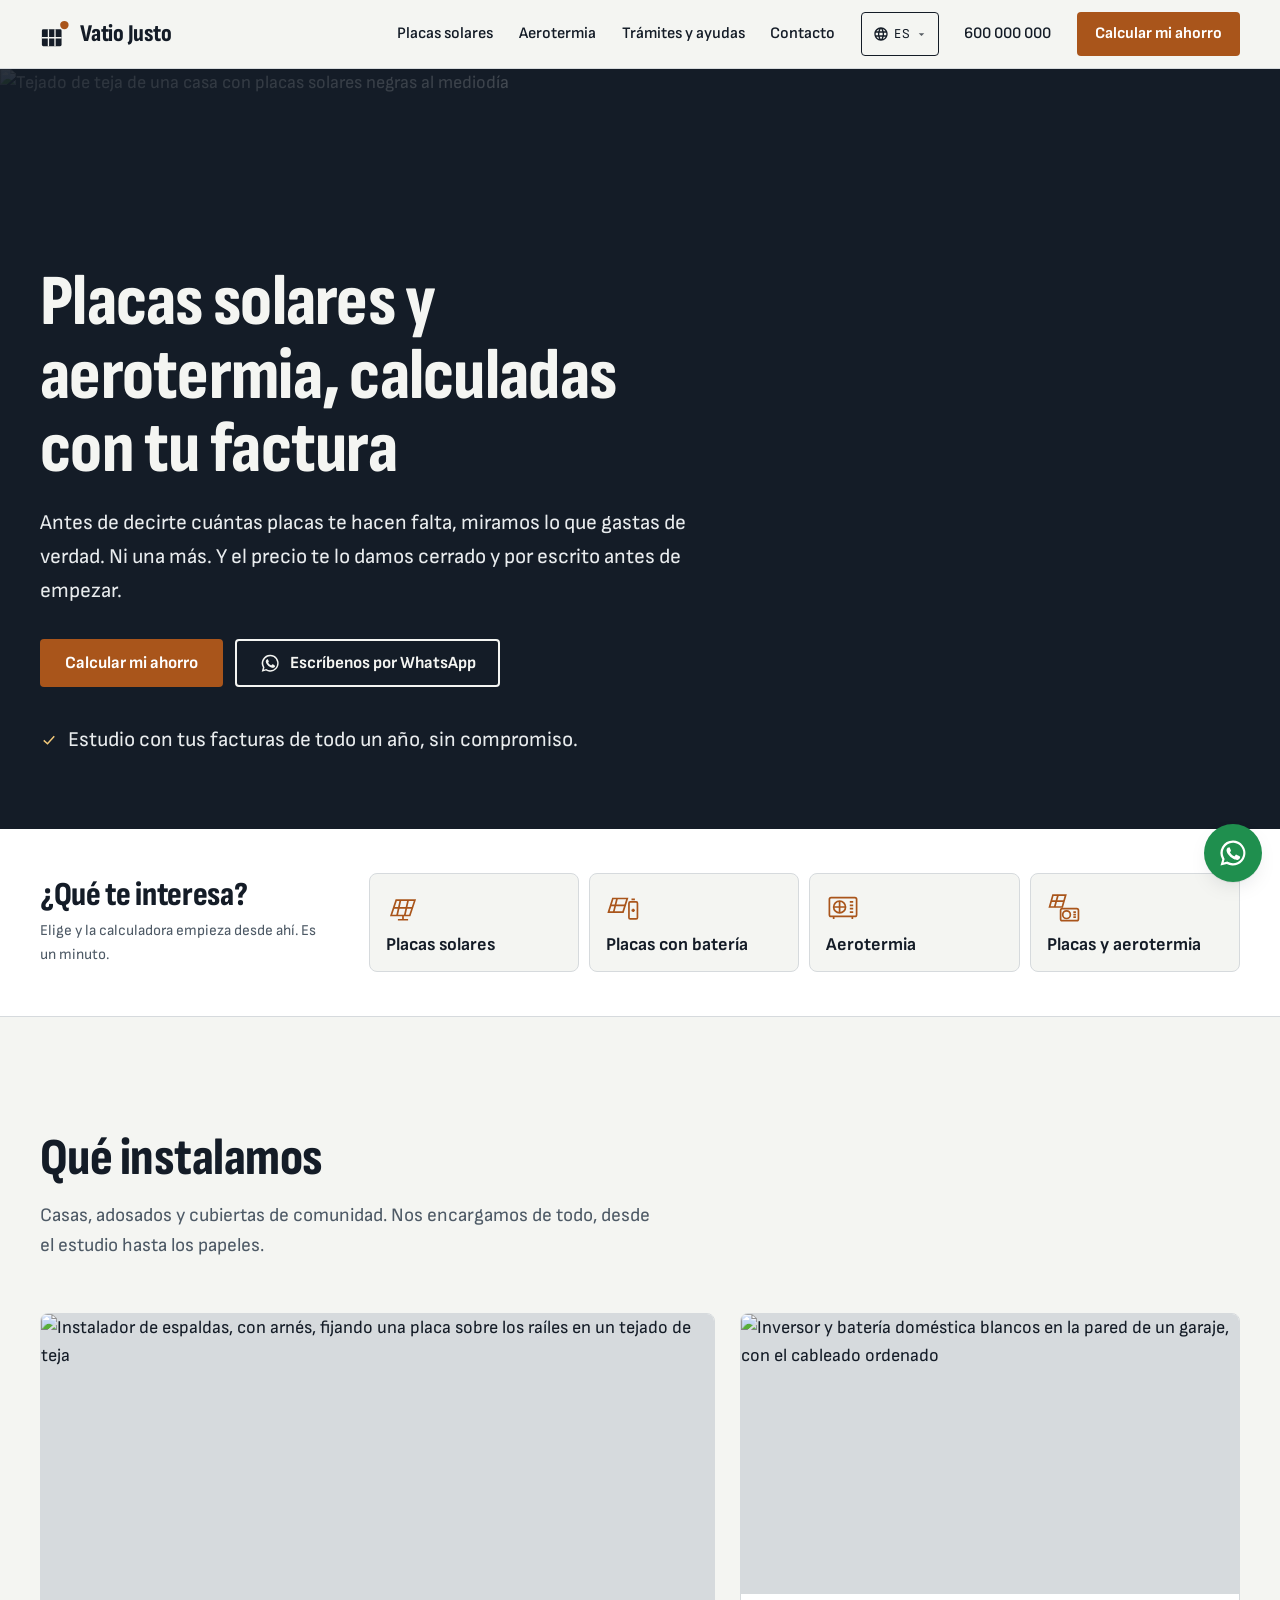
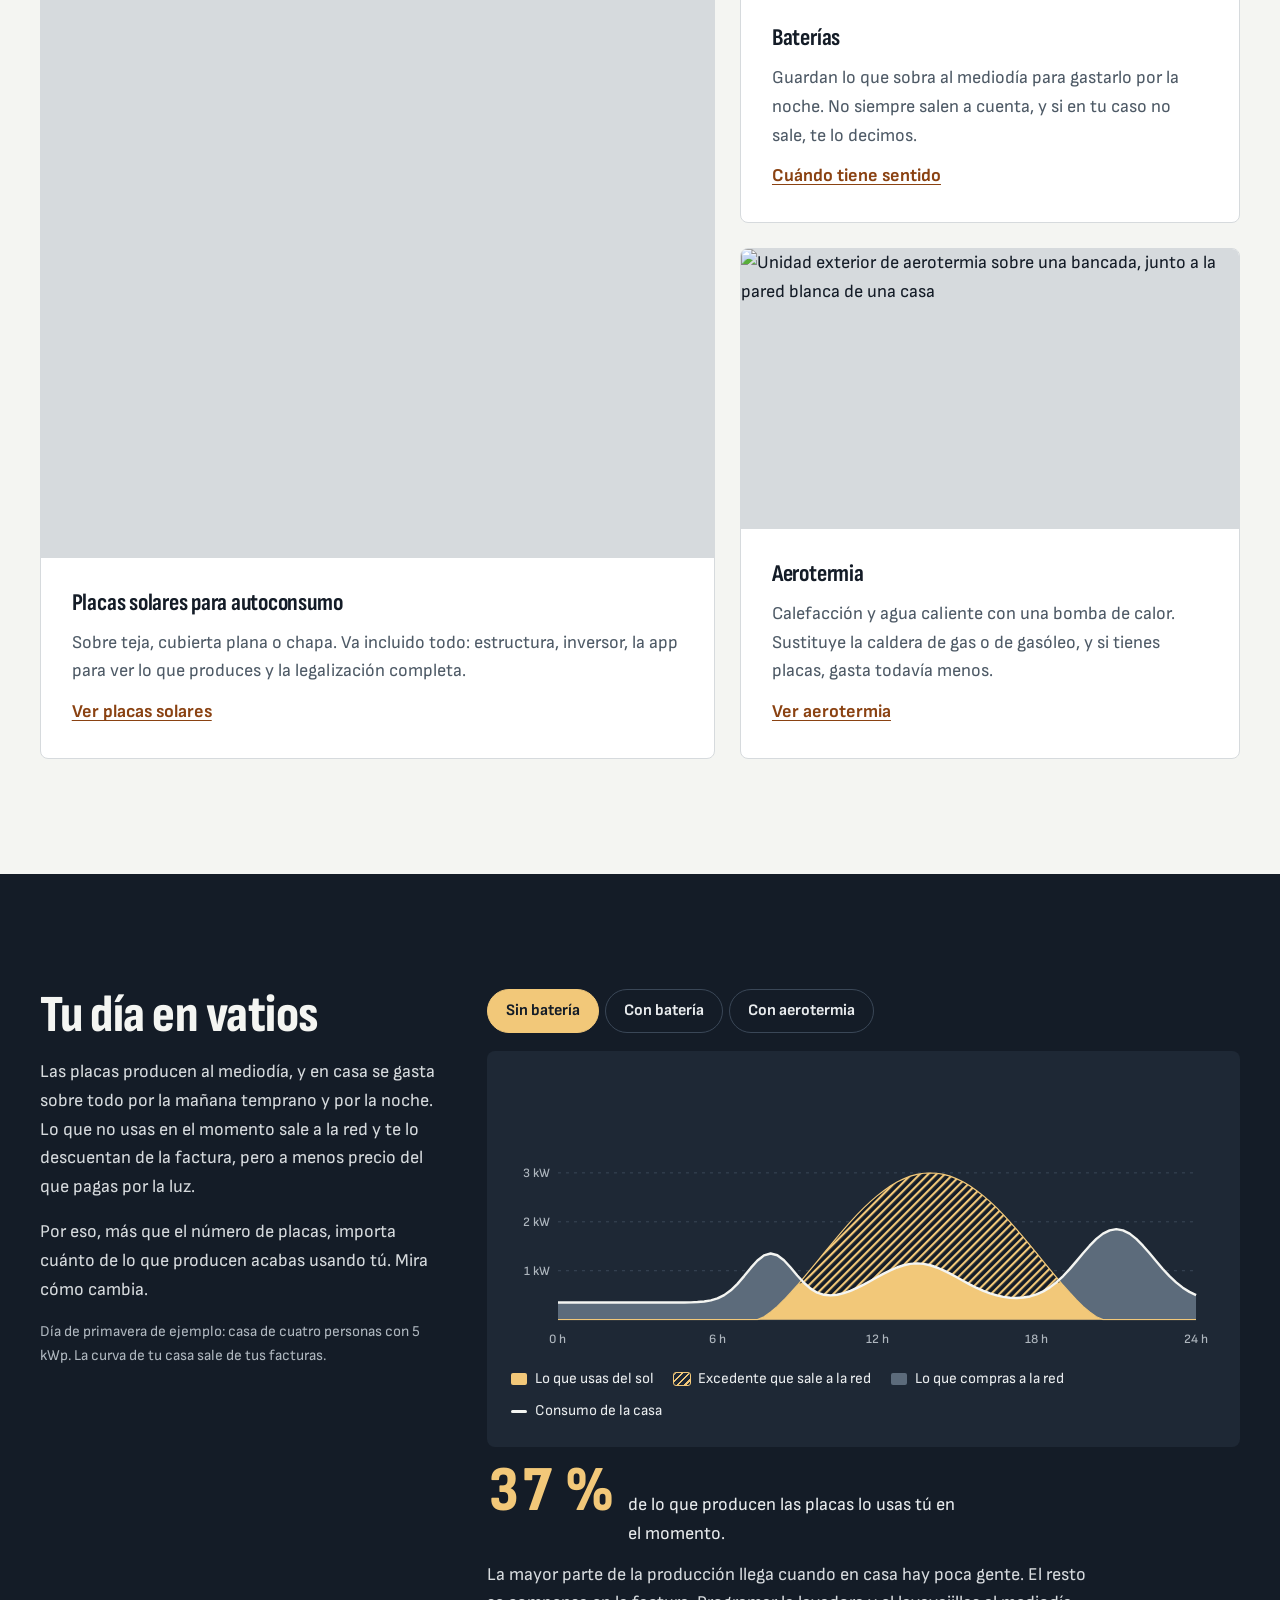
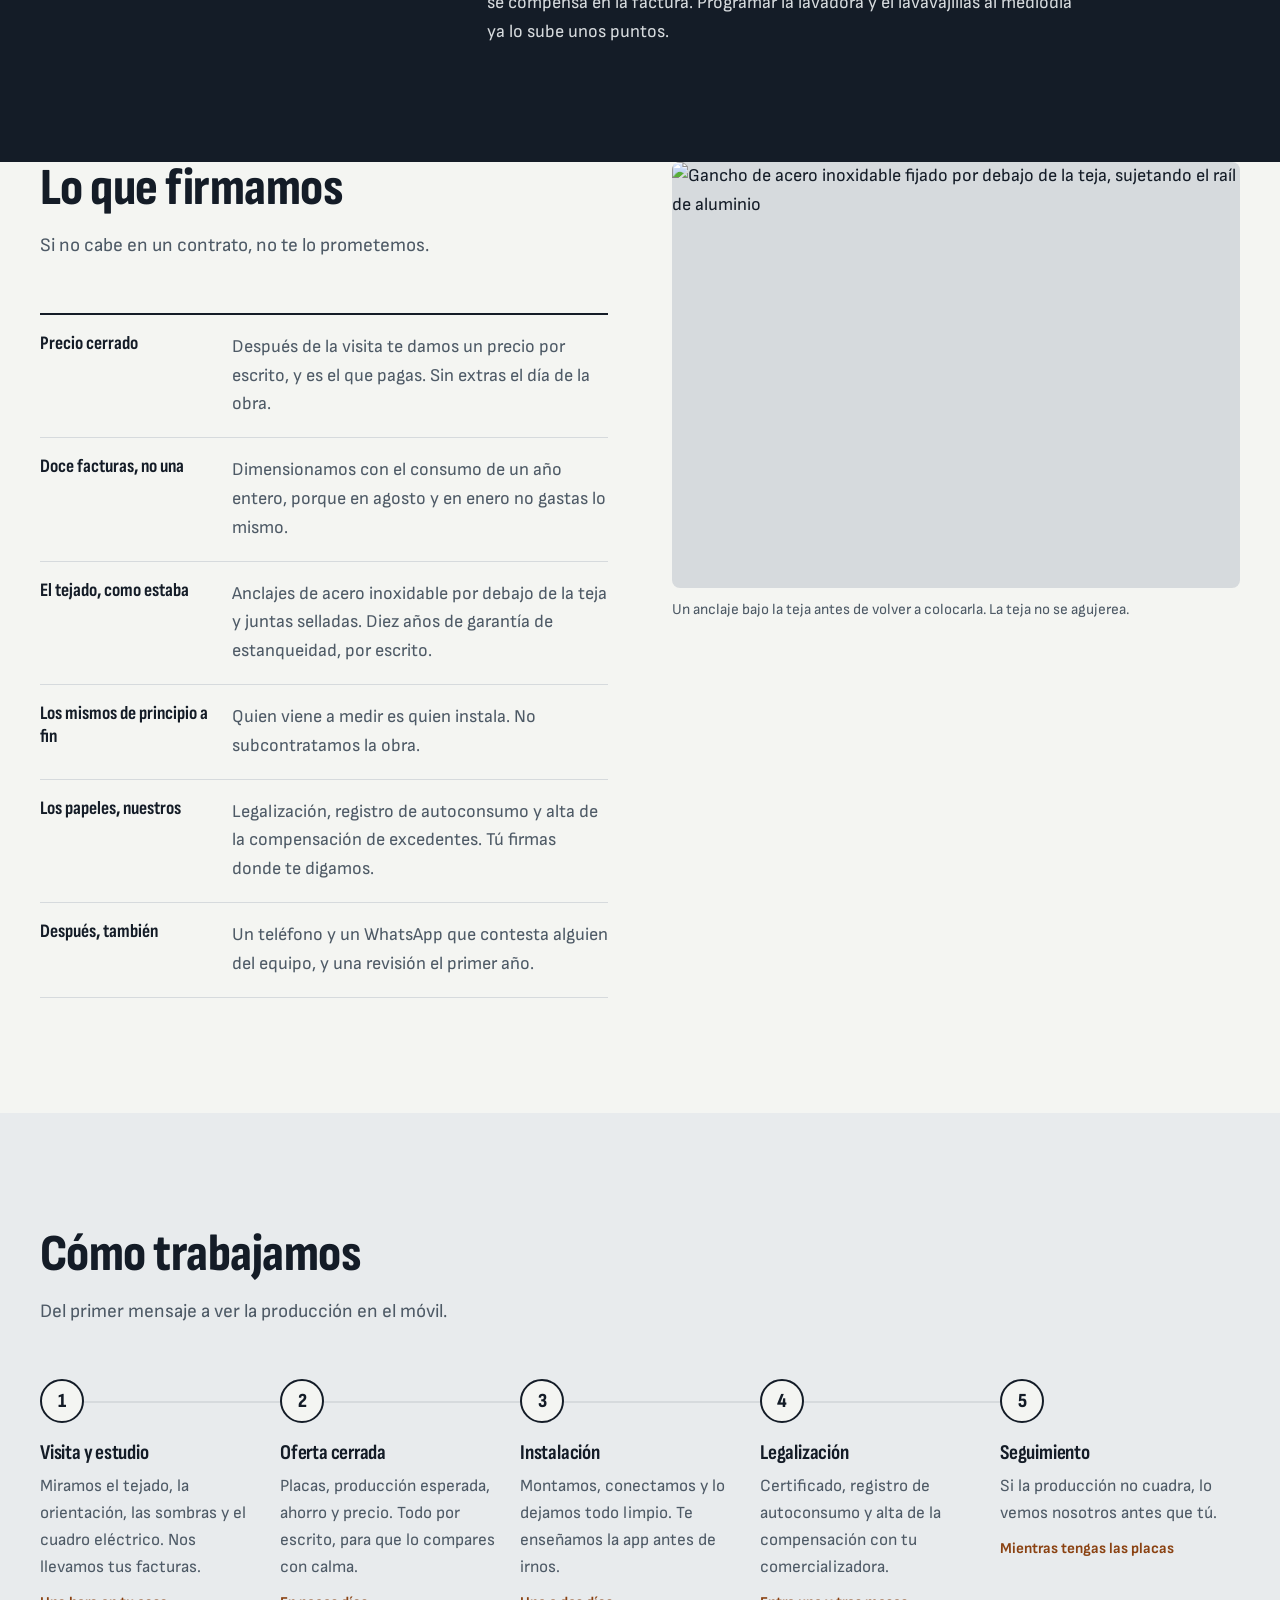
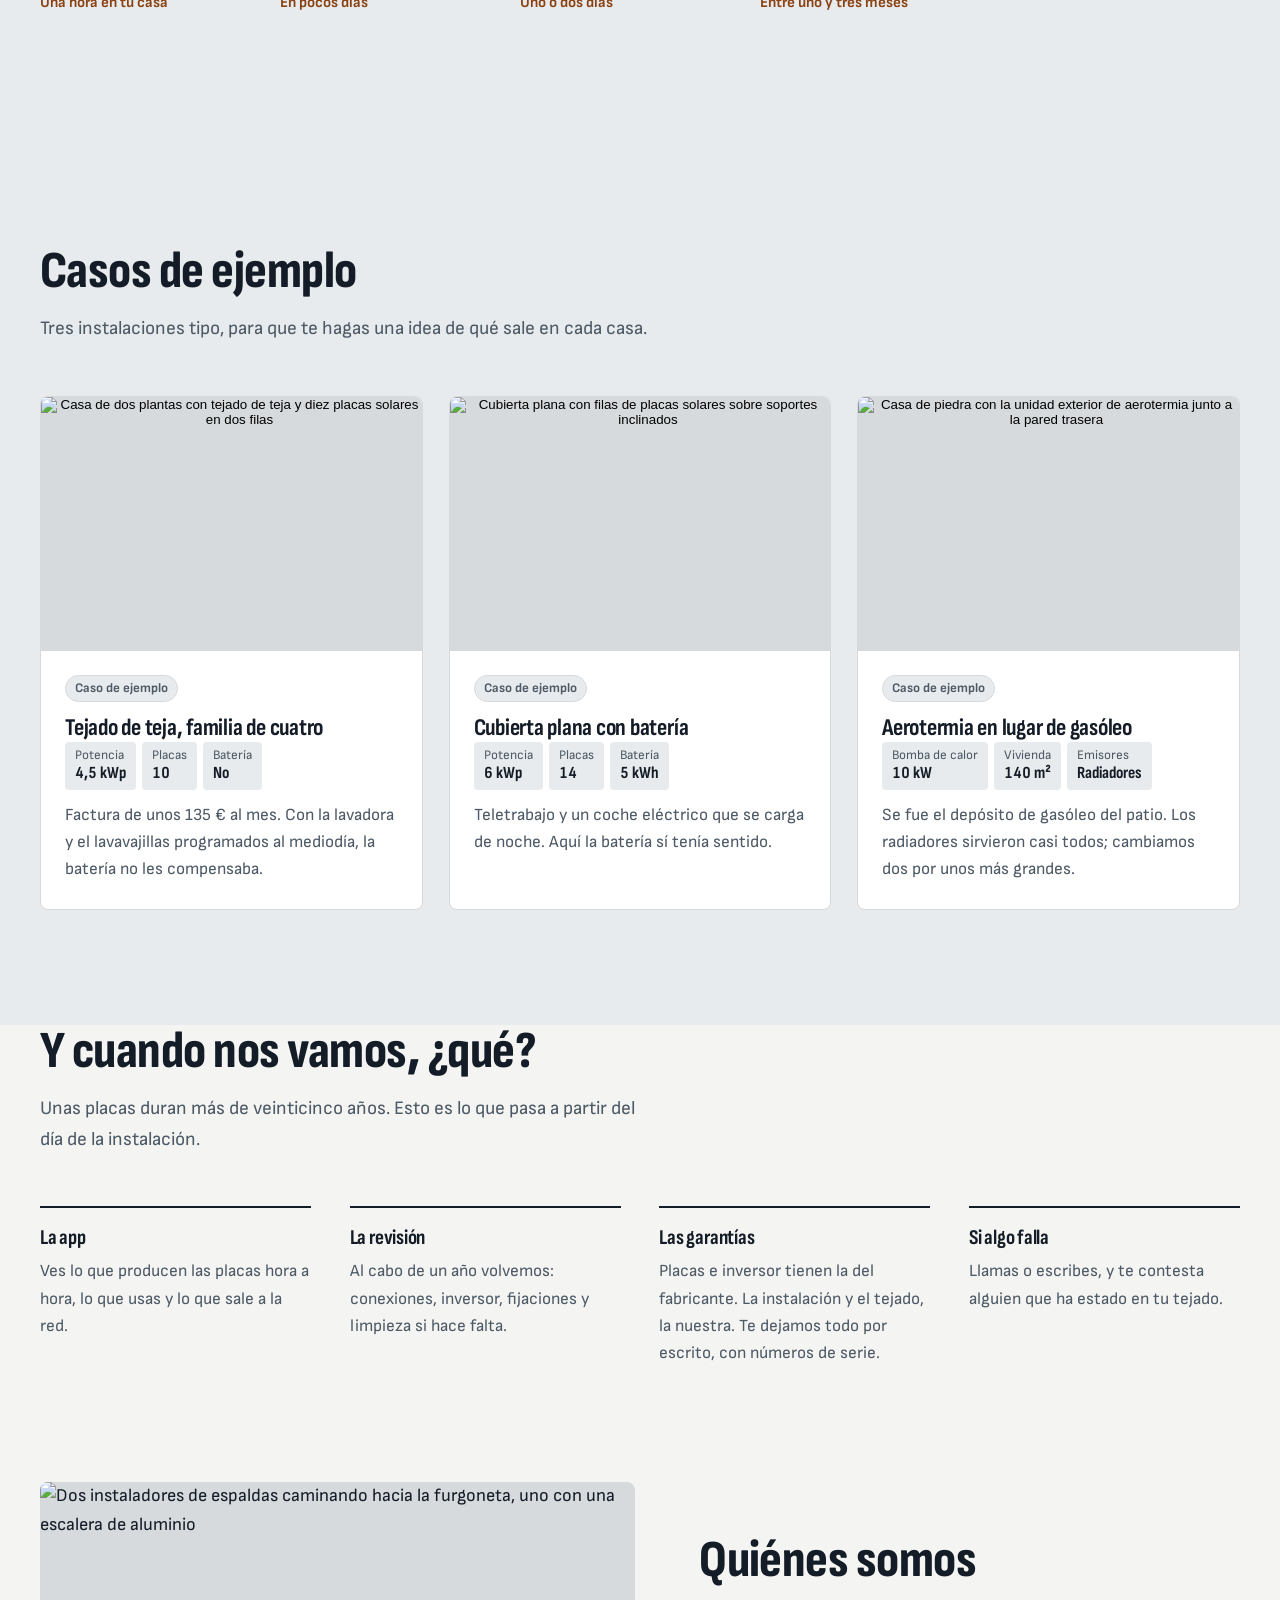
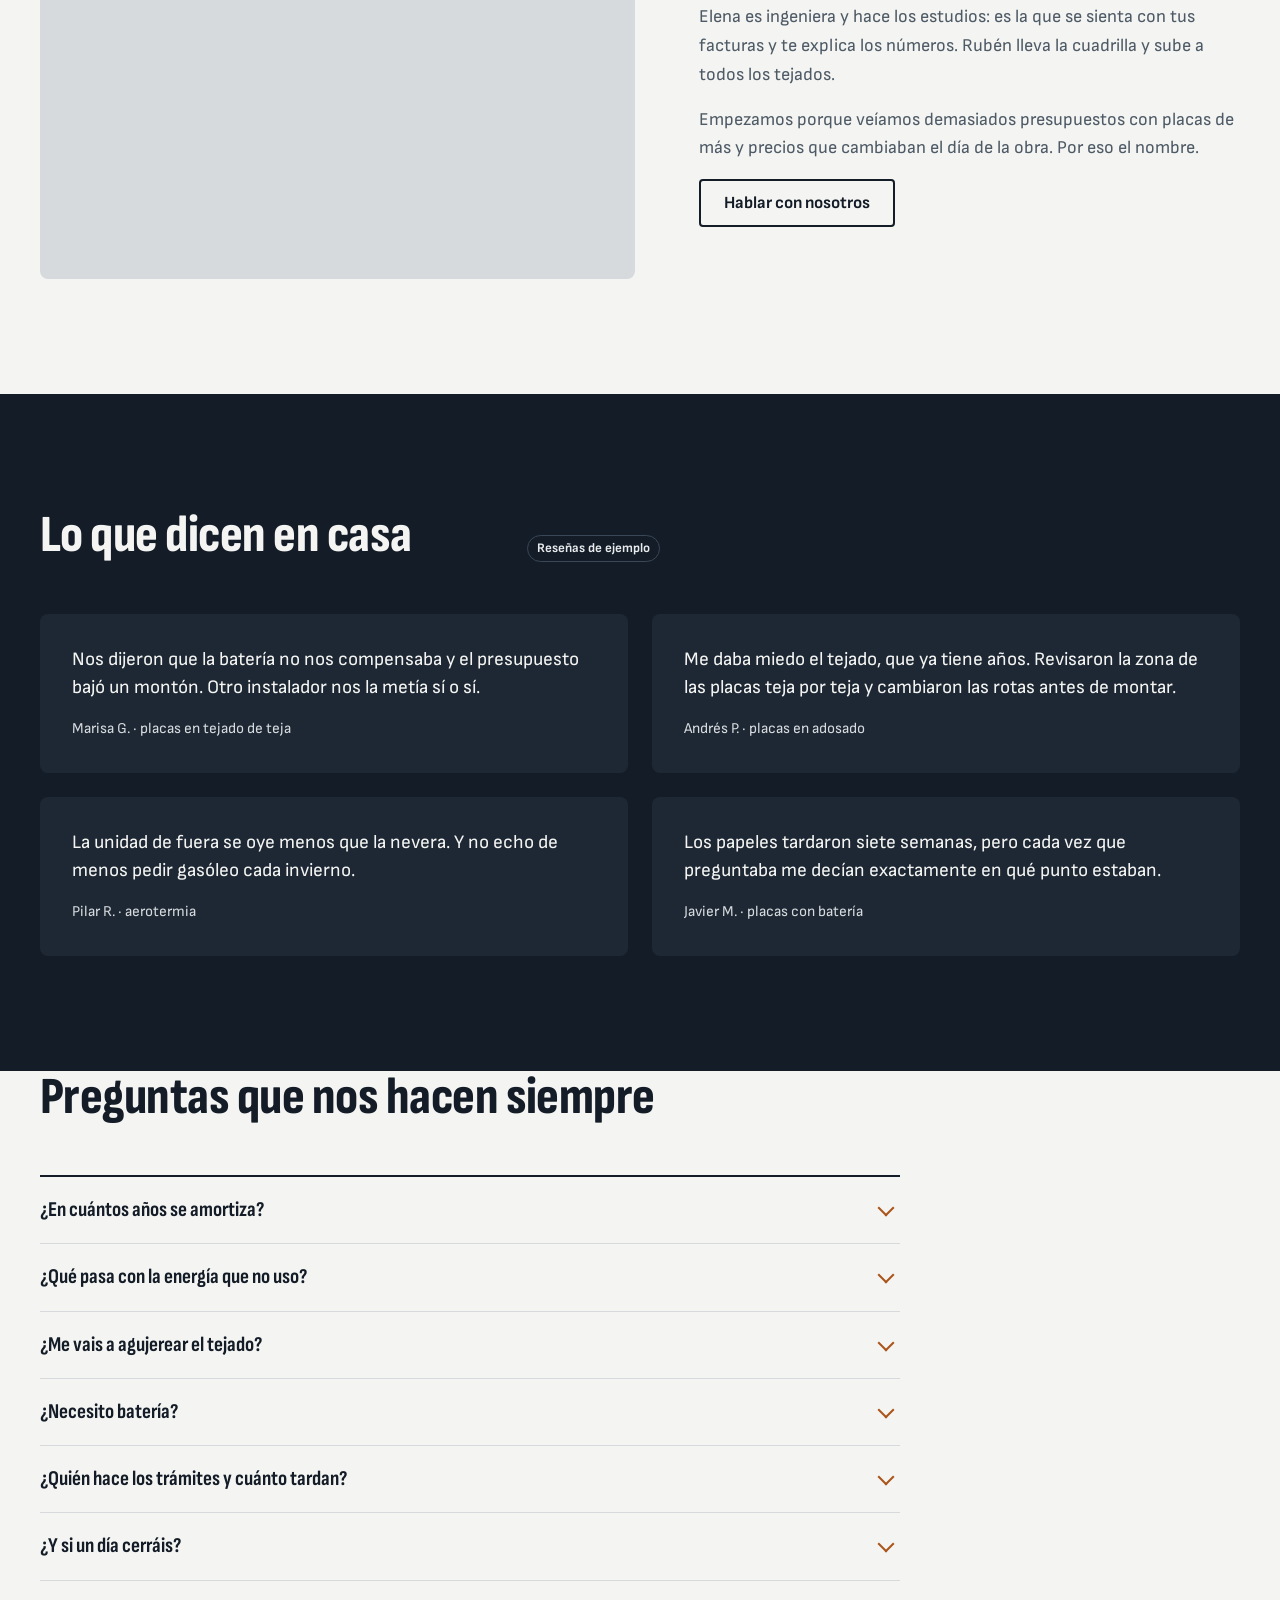
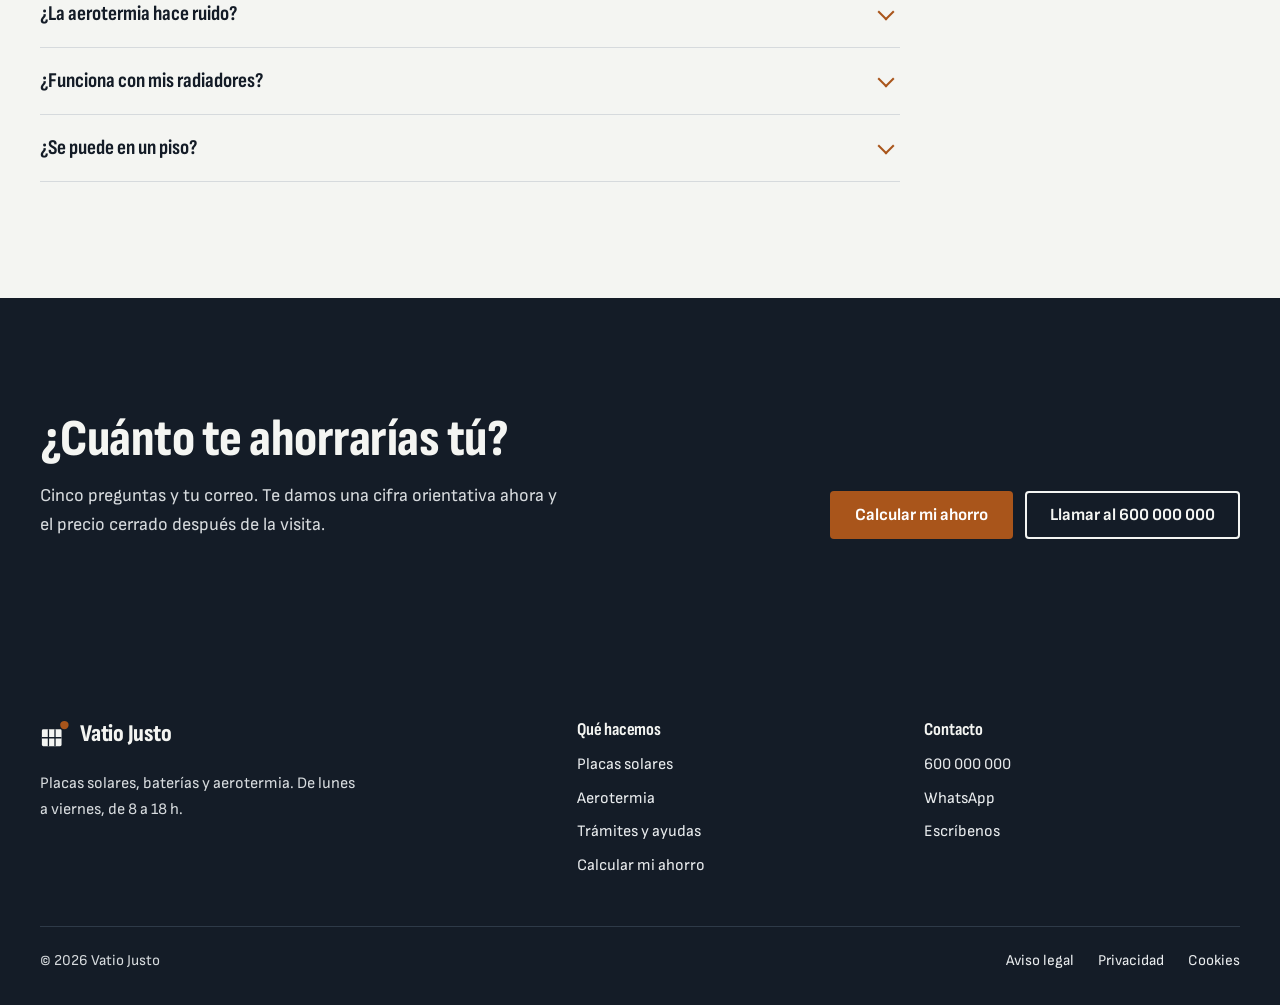
==== index.html @ 0e499eb4 "Vatio Justo: web demo de plaques solars i aerotèrmia (sense fotos) Nou pàgines en castellà amb catal" ====
<!DOCTYPE html>
<html lang="es">
<head>
  <meta charset="UTF-8">
  <meta name="viewport" content="width=device-width, initial-scale=1">
  <title>Vatio Justo · Placas solares y aerotermia calculadas con tu factura</title>
  <meta name="description" content="Instalamos placas solares, baterías y aerotermia en casas y adosados. Dimensionamos con tus facturas y te damos el precio cerrado por escrito. Calcula tu ahorro en un minuto.">
  <!-- Web de demostración: no s'indexa (PLA.md §Honestedat). -->
  <meta name="robots" content="noindex, nofollow">
  <meta name="theme-color" content="#141C27">
  <link rel="icon" href="assets/favicon.svg" type="image/svg+xml">
  <link rel="preload" href="assets/fonts/SofiaSansCondensed-var.woff2" as="font" type="font/woff2" crossorigin>
  <link rel="preload" href="assets/fonts/SofiaSans-var.woff2" as="font" type="font/woff2" crossorigin>
  <link rel="stylesheet" href="css/styles.css">
  <script type="application/ld+json">
  {
    "@context": "https://schema.org",
    "@type": "HomeAndConstructionBusiness",
    "name": "Vatio Justo",
    "description": "Instalación de placas solares para autoconsumo, baterías y aerotermia para calefacción y agua caliente.",
    "telephone": "+34600000000",
    "priceRange": "€€€",
    "openingHours": "Mo-Fr 08:00-18:00",
    "makesOffer": [
      { "@type": "Offer", "itemOffered": { "@type": "Service", "name": "Instalación de placas solares para autoconsumo" } },
      { "@type": "Offer", "itemOffered": { "@type": "Service", "name": "Baterías para autoconsumo" } },
      { "@type": "Offer", "itemOffered": { "@type": "Service", "name": "Instalación de aerotermia" } }
    ]
  }
  </script>
  <script src="js/i18n.js"></script>
</head>
<body>
  <a class="salta" href="#contenido">Saltar al contenido</a>

  <header class="cap">
    <div class="wrap cap-in">
      <a class="marca" href="index.html" aria-label="Vatio Justo, inicio">
        <svg viewBox="0 0 32 32" aria-hidden="true"><rect x="2" y="11" width="21" height="18" rx="1.5" fill="currentColor"/><path class="marca-linia" d="M9 11v18M16 11v18M2 20h21" stroke-width="1.4"/><circle cx="26" cy="6.5" r="4.5" fill="#A9551B"/></svg>
        Vatio Justo
      </a>
      <nav class="nav" id="nav" aria-label="Principal">
        <a href="placas-solares.html">Placas solares</a>
        <a href="aerotermia.html">Aerotermia</a>
        <a href="tramites-y-ayudas.html">Trámites y ayudas</a>
        <a href="contacto.html">Contacto</a>
      </nav>
      <!-- Desplegable d'idioma (plantilla: <skill web-demo>/assets/i18n/tria-idioma.html).
           NOMÉS existeix si el JS ha arrencat: js/i18n.js posa `te-js` a
           l'<html> des del <head>. Un control mort val menys que cap control. -->
      <div class="tria-idioma" data-idioma-tria>
        <button class="tria-idioma-boto" type="button" data-idioma-boto
                aria-expanded="false" aria-haspopup="true"
                aria-label="Idioma de la página">
          <svg viewBox="0 0 24 24" aria-hidden="true" focusable="false"><path d="M12 2C6.48 2 2 6.48 2 12s4.48 10 10 10 10-4.48 10-10S17.52 2 12 2Zm6.93 6h-2.95a15.65 15.65 0 0 0-1.38-3.56A8.03 8.03 0 0 1 18.92 8ZM12 4.04c.83 1.2 1.48 2.53 1.91 3.96h-3.82c.43-1.43 1.08-2.76 1.91-3.96ZM4.26 14a7.85 7.85 0 0 1 0-4h3.38a16.6 16.6 0 0 0-.14 2c0 .68.06 1.34.14 2Zm.82 2h2.95c.32 1.25.78 2.45 1.38 3.56A7.99 7.99 0 0 1 5.08 16Zm2.95-8H5.08a7.99 7.99 0 0 1 4.33-3.56A15.65 15.65 0 0 0 8.03 8ZM12 19.96c-.83-1.2-1.48-2.53-1.91-3.96h3.82c-.43 1.43-1.08 2.76-1.91 3.96ZM14.34 14H9.66c-.09-.66-.16-1.32-.16-2 0-.68.07-1.35.16-2h4.68c.09.65.16 1.32.16 2 0 .68-.07 1.34-.16 2Zm.25 5.56c.6-1.11 1.06-2.31 1.38-3.56h2.95a8.03 8.03 0 0 1-4.33 3.56ZM16.36 14c.08-.66.14-1.32.14-2 0-.68-.06-1.34-.14-2h3.38a7.85 7.85 0 0 1 0 4Z"/></svg>
          <span data-idioma-actual data-sense-traduir>ES</span>
          <svg class="tria-idioma-punta" viewBox="0 0 24 24" aria-hidden="true" focusable="false"><path d="M12 15 6 9h12z"/></svg>
        </button>
        <!-- Cada idioma es diu com es diu ell mateix, no traduït: qui busca la
             seva llengua busca la paraula que coneix. Sempre CA · ES · EN. -->
        <ul class="tria-idioma-menu" data-idioma-menu data-sense-traduir hidden>
          <li><button type="button" data-idioma-opcio="ca" lang="ca">Català</button></li>
          <li><button type="button" data-idioma-opcio="es" lang="es">Castellano</button></li>
          <li><button type="button" data-idioma-opcio="en" lang="en">English</button></li>
        </ul>
      </div>
      <a class="cap-tel" href="tel:+34600000000">600 000 000</a>
      <a class="btn btn-principal" href="calculadora.html">Calcular mi ahorro</a>
      <button class="nav-obre" type="button" aria-expanded="false" aria-controls="nav"><span></span><span class="visually-hidden">Menú</span></button>
    </div>
  </header>

  <main id="contenido">
    <section class="hero" aria-labelledby="titulo-hero">
      <div class="hero-foto">
        <img src="assets/img/hero-tejado.jpg" alt="Tejado de teja de una casa con placas solares negras al mediodía" width="1600" height="900" fetchpriority="high">
      </div>
      <div class="wrap">
        <div class="hero-in">
          <h1 id="titulo-hero">Placas solares y aerotermia, calculadas con tu factura</h1>
          <p>Antes de decirte cuántas placas te hacen falta, miramos lo que gastas de verdad. Ni una más. Y el precio te lo damos cerrado y por escrito antes de empezar.</p>
          <div class="botons">
            <a class="btn btn-principal" href="calculadora.html">Calcular mi ahorro</a>
            <a class="btn btn-linia" href="https://wa.me/34600000000" target="_blank" rel="noopener">
              <svg viewBox="0 0 24 24" aria-hidden="true"><path fill="currentColor" d="M12 2a10 10 0 0 0-8.6 15.1L2 22l5-1.3A10 10 0 1 0 12 2Zm0 18.2a8.2 8.2 0 0 1-4.2-1.2l-.3-.2-3 .8.8-2.9-.2-.3A8.2 8.2 0 1 1 12 20.2Zm4.5-6.1c-.2-.1-1.5-.7-1.7-.8s-.4-.1-.6.1-.7.8-.8 1-.3.2-.5.1a6.7 6.7 0 0 1-3.3-2.9c-.3-.4.3-.4.7-1.3a.5.5 0 0 0 0-.5l-.8-1.9c-.2-.5-.4-.4-.6-.4h-.5a1 1 0 0 0-.7.3 3 3 0 0 0-.9 2.2 5.2 5.2 0 0 0 1.1 2.8 11.9 11.9 0 0 0 4.6 4c1.7.7 2.4.8 3.2.7a2.8 2.8 0 0 0 1.8-1.3 2.3 2.3 0 0 0 .2-1.3c-.1-.1-.3-.2-.5-.3Z"/></svg>
              Escríbenos por WhatsApp
            </a>
          </div>
          <p class="hero-dada">
            <svg viewBox="0 0 24 24" aria-hidden="true"><path fill="none" stroke="currentColor" stroke-width="2" d="M5 12.5 10 17 19 7"/></svg>
            Estudio con tus facturas de todo un año, sin compromiso.
          </p>
        </div>
      </div>
    </section>

    <section class="accessos" aria-labelledby="titulo-accesos">
      <div class="wrap accessos-in">
        <div>
          <h2 id="titulo-accesos">¿Qué te interesa?</h2>
          <p>Elige y la calculadora empieza desde ahí. Es un minuto.</p>
        </div>
        <ul>
          <li><a class="acces" href="calculadora.html?tipo=solar">
            <svg viewBox="0 0 40 40" aria-hidden="true" fill="none" stroke="currentColor" stroke-width="2"><path d="M6 30 12 12h22l-6 18Z"/><path d="M9 21h22M17 12l-4 18M26 12l-4 18"/><path d="M20 30v5M14 35h12"/></svg>
            Placas solares</a></li>
          <li><a class="acces" href="calculadora.html?tipo=bateria">
            <svg viewBox="0 0 40 40" aria-hidden="true" fill="none" stroke="currentColor" stroke-width="2"><path d="M3 26 8 10h17l-5 16Z"/><path d="M5.5 18h17M13 10l-4 16"/><rect x="27" y="14" width="10" height="20" rx="1.5"/><path d="M30 11h4M30 24h4M32 22v4"/></svg>
            Placas con batería</a></li>
          <li><a class="acces" href="calculadora.html?tipo=aerotermia">
            <svg viewBox="0 0 40 40" aria-hidden="true" fill="none" stroke="currentColor" stroke-width="2"><rect x="4" y="9" width="32" height="22" rx="2"/><circle cx="16" cy="20" r="7"/><path d="M16 13v14M9 20h14"/><path d="M28 14h4M28 18h4M28 22h4M28 26h4"/><path d="M9 31v3M31 31v3"/></svg>
            Aerotermia</a></li>
          <li><a class="acces" href="calculadora.html?tipo=ambas">
            <svg viewBox="0 0 40 40" aria-hidden="true" fill="none" stroke="currentColor" stroke-width="2"><path d="M3 20 7 6h15l-4 14Z"/><path d="M5 13h15M13 6l-4 14"/><rect x="16" y="22" width="21" height="14" rx="2"/><circle cx="23" cy="29" r="4.5"/><path d="M31 26h3M31 29h3M31 32h3"/></svg>
            Placas y aerotermia</a></li>
        </ul>
      </div>
    </section>

    <section class="seccio" aria-labelledby="titulo-instalamos">
      <div class="wrap">
        <div class="capcal">
          <h2 id="titulo-instalamos">Qué instalamos</h2>
          <p>Casas, adosados y cubiertas de comunidad. Nos encargamos de todo, desde el estudio hasta los papeles.</p>
        </div>
        <div class="serveis">
          <article class="servei servei-gran">
            <div class="servei-foto"><img src="assets/img/servicio-placas.jpg" alt="Instalador de espaldas, con arnés, fijando una placa sobre los raíles en un tejado de teja" width="1024" height="1200" loading="lazy"></div>
            <div class="servei-text">
              <h3>Placas solares para autoconsumo</h3>
              <p>Sobre teja, cubierta plana o chapa. Va incluido todo: estructura, inversor, la app para ver lo que produces y la legalización completa.</p>
              <a class="enllac" href="placas-solares.html">Ver placas solares</a>
            </div>
          </article>
          <article class="servei servei-petit">
            <div class="servei-foto"><img src="assets/img/servicio-bateria.jpg" alt="Inversor y batería doméstica blancos en la pared de un garaje, con el cableado ordenado" width="1280" height="720" loading="lazy"></div>
            <div class="servei-text">
              <h3>Baterías</h3>
              <p>Guardan lo que sobra al mediodía para gastarlo por la noche. No siempre salen a cuenta, y si en tu caso no sale, te lo decimos.</p>
              <a class="enllac" href="placas-solares.html#bateria">Cuándo tiene sentido</a>
            </div>
          </article>
          <article class="servei servei-petit">
            <div class="servei-foto"><img src="assets/img/servicio-aerotermia.jpg" alt="Unidad exterior de aerotermia sobre una bancada, junto a la pared blanca de una casa" width="1280" height="720" loading="lazy"></div>
            <div class="servei-text">
              <h3>Aerotermia</h3>
              <p>Calefacción y agua caliente con una bomba de calor. Sustituye la caldera de gas o de gasóleo, y si tienes placas, gasta todavía menos.</p>
              <a class="enllac" href="aerotermia.html">Ver aerotermia</a>
            </div>
          </article>
        </div>
      </div>
    </section>

    <section class="seccio fosc" aria-labelledby="titulo-vatios">
      <div class="wrap vatios">
        <div class="vatios-text">
          <h2 id="titulo-vatios">Tu día en vatios</h2>
          <p>Las placas producen al mediodía, y en casa se gasta sobre todo por la mañana temprano y por la noche. Lo que no usas en el momento sale a la red y te lo descuentan de la factura, pero a menos precio del que pagas por la luz.</p>
          <p>Por eso, más que el número de placas, importa cuánto de lo que producen acabas usando tú. Mira cómo cambia.</p>
          <p class="nota">Día de primavera de ejemplo: casa de cuatro personas con 5 kWp. La curva de tu casa sale de tus facturas.</p>
        </div>
        <div>
          <div class="pestanyes" role="tablist" aria-label="Escenario">
            <button class="pestanya" type="button" role="tab" id="tab-sin" aria-controls="esc-sin" aria-selected="true" data-tab="sin">Sin batería</button>
            <button class="pestanya" type="button" role="tab" id="tab-bateria" aria-controls="esc-bateria" aria-selected="false" tabindex="-1" data-tab="bateria">Con batería</button>
            <button class="pestanya" type="button" role="tab" id="tab-aero" aria-controls="esc-aero" aria-selected="false" tabindex="-1" data-tab="aero">Con aerotermia</button>
          </div>
          <div class="grafic" data-grafic>
            <svg viewBox="0 0 720 282" role="img" aria-labelledby="grafic-titol grafic-desc">
          <title id="grafic-titol">Producción de las placas y consumo de una casa durante un día</title>
          <desc id="grafic-desc">Las placas producen entre las ocho de la mañana y las ocho de la tarde, con el máximo a primera hora de la tarde. La casa gasta más por la mañana temprano y por la noche.</desc>
          <defs><pattern id="ratlles" width="6" height="6" patternUnits="userSpaceOnUse" patternTransform="rotate(45)"><rect width="6" height="6" fill="#141C27"/><rect width="2.2" height="6" fill="#F2C879"/></pattern></defs>
          <g aria-hidden="true">
            <line class="eix" x1="48" x2="700" y1="200" y2="200" stroke-dasharray="3 5"/><text class="eix-text" x="40" y="204" text-anchor="end">1 kW</text>
            <line class="eix" x1="48" x2="700" y1="150" y2="150" stroke-dasharray="3 5"/><text class="eix-text" x="40" y="154" text-anchor="end">2 kW</text>
            <line class="eix" x1="48" x2="700" y1="100" y2="100" stroke-dasharray="3 5"/><text class="eix-text" x="40" y="104" text-anchor="end">3 kW</text>
            <line class="eix" x1="48" x2="700" y1="250" y2="250"/>
            <text class="eix-text" x="48" y="274" text-anchor="middle">0 h</text>
            <text class="eix-text" x="211" y="274" text-anchor="middle">6 h</text>
            <text class="eix-text" x="374" y="274" text-anchor="middle">12 h</text>
            <text class="eix-text" x="537" y="274" text-anchor="middle">18 h</text>
            <text class="eix-text" x="700" y="274" text-anchor="middle">24 h</text>
          </g>
          <g data-escenari="sin">
            <g class="zones">
              <path class="z-compra" d="M48 250L54.8 250L61.6 250L68.4 250L75.2 250L82 250L88.8 250L95.5 250L102.3 250L109.1 250L115.9 250L122.7 250L129.5 250L136.3 250L143.1 250L149.9 250L156.7 250L163.5 250L170.3 250L177 250L183.8 250L190.6 250L197.4 250L204.2 250L211 250L217.8 250L224.6 250L231.4 250L238.2 250L245 250L251.8 250L258.5 247.1L265.3 242.2L272.1 236.4L278.9 229.7L285.7 222.5L292.5 214.9L299.3 212.3L306.1 218.3L312.9 222.4L319.7 224.6L326.5 225.2L333.3 224.5L340 222.9L346.8 220.5L353.6 217.5L360.4 214.2L367.2 210.5L374 206.7L380.8 203L387.6 199.6L394.4 196.7L401.2 194.4L408 193L414.8 192.5L421.5 193L428.3 194.4L435.1 196.7L441.9 199.6L448.7 203L455.5 206.7L462.3 210.5L469.1 214.2L475.9 217.6L482.7 220.6L489.5 223.1L496.3 225.2L503 226.7L509.8 227.6L516.6 227.9L523.4 227.4L530.2 226.3L537 224.2L543.8 221.1L550.6 217L557.4 211.7L564.2 214.9L571 222.5L577.8 229.7L584.5 236.4L591.3 242.2L598.1 247.1L604.9 250L611.7 250L618.5 250L625.3 250L632.1 250L638.9 250L645.7 250L652.5 250L659.3 250L666 250L672.8 250L679.6 250L686.4 250L693.2 250L700 250L700 224.9L693.2 221.6L686.4 217.3L679.6 211.9L672.8 205.5L666 198.2L659.3 190.3L652.5 182.2L645.7 174.4L638.9 167.5L632.1 162.1L625.3 158.7L618.5 157.5L611.7 158.7L604.9 162.1L598.1 167.5L591.3 174.4L584.5 182.1L577.8 190.2L571 198.1L564.2 205.4L557.4 211.7L550.6 217L543.8 221.1L537 224.2L530.2 226.3L523.4 227.4L516.6 227.9L509.8 227.6L503 226.7L496.3 225.2L489.5 223.1L482.7 220.6L475.9 217.6L469.1 214.2L462.3 210.5L455.5 206.7L448.7 203L441.9 199.6L435.1 196.7L428.3 194.4L421.5 193L414.8 192.5L408 193L401.2 194.4L394.4 196.7L387.6 199.6L380.8 203L374 206.7L367.2 210.5L360.4 214.2L353.6 217.5L346.8 220.5L340 222.9L333.3 224.5L326.5 225.2L319.7 224.6L312.9 222.4L306.1 218.3L299.3 212.3L292.5 204.8L285.7 196.7L278.9 189.3L272.1 184.2L265.3 182.4L258.5 184.3L251.8 189.6L245 197.1L238.2 205.5L231.4 213.4L224.6 220L217.8 224.9L211 228.3L204.2 230.3L197.4 231.4L190.6 232L183.8 232.3L177 232.4L170.3 232.5L163.5 232.5L156.7 232.5L149.9 232.5L143.1 232.5L136.3 232.5L129.5 232.5L122.7 232.5L115.9 232.5L109.1 232.5L102.3 232.5L95.5 232.5L88.8 232.5L82 232.5L75.2 232.5L68.4 232.5L61.6 232.5L54.8 232.5L48 232.5Z"/>
              <path class="z-exc" d="M48 250L54.8 250L61.6 250L68.4 250L75.2 250L82 250L88.8 250L95.5 250L102.3 250L109.1 250L115.9 250L122.7 250L129.5 250L136.3 250L143.1 250L149.9 250L156.7 250L163.5 250L170.3 250L177 250L183.8 250L190.6 250L197.4 250L204.2 250L211 250L217.8 250L224.6 250L231.4 250L238.2 250L245 250L251.8 250L258.5 247.1L265.3 242.2L272.1 236.4L278.9 229.7L285.7 222.5L292.5 214.9L299.3 212.3L306.1 218.3L312.9 222.4L319.7 224.6L326.5 225.2L333.3 224.5L340 222.9L346.8 220.5L353.6 217.5L360.4 214.2L367.2 210.5L374 206.7L380.8 203L387.6 199.6L394.4 196.7L401.2 194.4L408 193L414.8 192.5L421.5 193L428.3 194.4L435.1 196.7L441.9 199.6L448.7 203L455.5 206.7L462.3 210.5L469.1 214.2L475.9 217.6L482.7 220.6L489.5 223.1L496.3 225.2L503 226.7L509.8 227.6L516.6 227.9L523.4 227.4L530.2 226.3L537 224.2L543.8 221.1L550.6 217L557.4 211.7L564.2 214.9L571 222.5L577.8 229.7L584.5 236.4L591.3 242.2L598.1 247.1L604.9 250L611.7 250L618.5 250L625.3 250L632.1 250L638.9 250L645.7 250L652.5 250L659.3 250L666 250L672.8 250L679.6 250L686.4 250L693.2 250L700 250L700 250L693.2 250L686.4 250L679.6 250L672.8 250L666 250L659.3 250L652.5 250L645.7 250L638.9 250L632.1 250L625.3 250L618.5 250L611.7 250L604.9 250L598.1 247.1L591.3 242.2L584.5 236.4L577.8 229.7L571 222.5L564.2 214.9L557.4 206.9L550.6 198.7L543.8 190.4L537 182L530.2 173.8L523.4 165.6L516.6 157.7L509.8 150L503 142.7L496.3 135.8L489.5 129.4L482.7 123.5L475.9 118.2L469.1 113.5L462.3 109.4L455.5 106.1L448.7 103.4L441.9 101.5L435.1 100.4L428.3 100L421.5 100.4L414.8 101.5L408 103.4L401.2 106.1L394.4 109.4L387.6 113.5L380.8 118.2L374 123.5L367.2 129.4L360.4 135.8L353.6 142.7L346.8 150L340 157.7L333.3 165.6L326.5 173.8L319.7 182L312.9 190.4L306.1 198.7L299.3 206.9L292.5 214.9L285.7 222.5L278.9 229.7L272.1 236.4L265.3 242.2L258.5 247.1L251.8 250L245 250L238.2 250L231.4 250L224.6 250L217.8 250L211 250L204.2 250L197.4 250L190.6 250L183.8 250L177 250L170.3 250L163.5 250L156.7 250L149.9 250L143.1 250L136.3 250L129.5 250L122.7 250L115.9 250L109.1 250L102.3 250L95.5 250L88.8 250L82 250L75.2 250L68.4 250L61.6 250L54.8 250L48 250Z"/>
              <path class="z-usa" d="M48 250L54.8 250L61.6 250L68.4 250L75.2 250L82 250L88.8 250L95.5 250L102.3 250L109.1 250L115.9 250L122.7 250L129.5 250L136.3 250L143.1 250L149.9 250L156.7 250L163.5 250L170.3 250L177 250L183.8 250L190.6 250L197.4 250L204.2 250L211 250L217.8 250L224.6 250L231.4 250L238.2 250L245 250L251.8 250L258.5 250L265.3 250L272.1 250L278.9 250L285.7 250L292.5 250L299.3 250L306.1 250L312.9 250L319.7 250L326.5 250L333.3 250L340 250L346.8 250L353.6 250L360.4 250L367.2 250L374 250L380.8 250L387.6 250L394.4 250L401.2 250L408 250L414.8 250L421.5 250L428.3 250L435.1 250L441.9 250L448.7 250L455.5 250L462.3 250L469.1 250L475.9 250L482.7 250L489.5 250L496.3 250L503 250L509.8 250L516.6 250L523.4 250L530.2 250L537 250L543.8 250L550.6 250L557.4 250L564.2 250L571 250L577.8 250L584.5 250L591.3 250L598.1 250L604.9 250L611.7 250L618.5 250L625.3 250L632.1 250L638.9 250L645.7 250L652.5 250L659.3 250L666 250L672.8 250L679.6 250L686.4 250L693.2 250L700 250L700 250L693.2 250L686.4 250L679.6 250L672.8 250L666 250L659.3 250L652.5 250L645.7 250L638.9 250L632.1 250L625.3 250L618.5 250L611.7 250L604.9 250L598.1 247.1L591.3 242.2L584.5 236.4L577.8 229.7L571 222.5L564.2 214.9L557.4 211.7L550.6 217L543.8 221.1L537 224.2L530.2 226.3L523.4 227.4L516.6 227.9L509.8 227.6L503 226.7L496.3 225.2L489.5 223.1L482.7 220.6L475.9 217.6L469.1 214.2L462.3 210.5L455.5 206.7L448.7 203L441.9 199.6L435.1 196.7L428.3 194.4L421.5 193L414.8 192.5L408 193L401.2 194.4L394.4 196.7L387.6 199.6L380.8 203L374 206.7L367.2 210.5L360.4 214.2L353.6 217.5L346.8 220.5L340 222.9L333.3 224.5L326.5 225.2L319.7 224.6L312.9 222.4L306.1 218.3L299.3 212.3L292.5 214.9L285.7 222.5L278.9 229.7L272.1 236.4L265.3 242.2L258.5 247.1L251.8 250L245 250L238.2 250L231.4 250L224.6 250L217.8 250L211 250L204.2 250L197.4 250L190.6 250L183.8 250L177 250L170.3 250L163.5 250L156.7 250L149.9 250L143.1 250L136.3 250L129.5 250L122.7 250L115.9 250L109.1 250L102.3 250L95.5 250L88.8 250L82 250L75.2 250L68.4 250L61.6 250L54.8 250L48 250Z"/>
            </g>
            <path class="consum" pathLength="1" d="M48 232.5L54.8 232.5L61.6 232.5L68.4 232.5L75.2 232.5L82 232.5L88.8 232.5L95.5 232.5L102.3 232.5L109.1 232.5L115.9 232.5L122.7 232.5L129.5 232.5L136.3 232.5L143.1 232.5L149.9 232.5L156.7 232.5L163.5 232.5L170.3 232.5L177 232.4L183.8 232.3L190.6 232L197.4 231.4L204.2 230.3L211 228.3L217.8 224.9L224.6 220L231.4 213.4L238.2 205.5L245 197.1L251.8 189.6L258.5 184.3L265.3 182.4L272.1 184.2L278.9 189.3L285.7 196.7L292.5 204.8L299.3 212.3L306.1 218.3L312.9 222.4L319.7 224.6L326.5 225.2L333.3 224.5L340 222.9L346.8 220.5L353.6 217.5L360.4 214.2L367.2 210.5L374 206.7L380.8 203L387.6 199.6L394.4 196.7L401.2 194.4L408 193L414.8 192.5L421.5 193L428.3 194.4L435.1 196.7L441.9 199.6L448.7 203L455.5 206.7L462.3 210.5L469.1 214.2L475.9 217.6L482.7 220.6L489.5 223.1L496.3 225.2L503 226.7L509.8 227.6L516.6 227.9L523.4 227.4L530.2 226.3L537 224.2L543.8 221.1L550.6 217L557.4 211.7L564.2 205.4L571 198.1L577.8 190.2L584.5 182.1L591.3 174.4L598.1 167.5L604.9 162.1L611.7 158.7L618.5 157.5L625.3 158.7L632.1 162.1L638.9 167.5L645.7 174.4L652.5 182.2L659.3 190.3L666 198.2L672.8 205.5L679.6 211.9L686.4 217.3L693.2 221.6L700 224.9"/>
          </g>
          <g data-escenari="bateria" hidden>
            <g class="zones">
              <path class="z-compra" d="M48 250L54.8 250L61.6 250L68.4 250L75.2 250L82 250L88.8 250L95.5 250L102.3 250L109.1 250L115.9 250L122.7 250L129.5 250L136.3 250L143.1 250L149.9 250L156.7 250L163.5 250L170.3 250L177 250L183.8 250L190.6 250L197.4 250L204.2 250L211 250L217.8 250L224.6 250L231.4 250L238.2 250L245 250L251.8 250L258.5 247.1L265.3 242.2L272.1 236.4L278.9 229.7L285.7 222.5L292.5 214.9L299.3 212.3L306.1 218.3L312.9 222.4L319.7 224.6L326.5 225.2L333.3 224.5L340 222.9L346.8 220.5L353.6 217.5L360.4 214.2L367.2 210.5L374 206.7L380.8 203L387.6 199.6L394.4 196.7L401.2 194.4L408 193L414.8 192.5L421.5 193L428.3 194.4L435.1 196.7L441.9 199.6L448.7 203L455.5 206.7L462.3 210.5L469.1 214.2L475.9 217.6L482.7 220.6L489.5 223.1L496.3 225.2L503 226.7L509.8 227.6L516.6 227.9L523.4 227.4L530.2 226.3L537 224.2L543.8 221.1L550.6 217L557.4 211.7L564.2 205.4L571 198.1L577.8 190.2L584.5 182.1L591.3 174.4L598.1 167.5L604.9 162.1L611.7 158.7L618.5 157.5L625.3 158.7L632.1 162.1L638.9 167.5L645.7 174.4L652.5 182.2L659.3 201.9L666 250L672.8 250L679.6 250L686.4 250L693.2 250L700 250L700 224.9L693.2 221.6L686.4 217.3L679.6 211.9L672.8 205.5L666 198.2L659.3 190.3L652.5 182.2L645.7 174.4L638.9 167.5L632.1 162.1L625.3 158.7L618.5 157.5L611.7 158.7L604.9 162.1L598.1 167.5L591.3 174.4L584.5 182.1L577.8 190.2L571 198.1L564.2 205.4L557.4 211.7L550.6 217L543.8 221.1L537 224.2L530.2 226.3L523.4 227.4L516.6 227.9L509.8 227.6L503 226.7L496.3 225.2L489.5 223.1L482.7 220.6L475.9 217.6L469.1 214.2L462.3 210.5L455.5 206.7L448.7 203L441.9 199.6L435.1 196.7L428.3 194.4L421.5 193L414.8 192.5L408 193L401.2 194.4L394.4 196.7L387.6 199.6L380.8 203L374 206.7L367.2 210.5L360.4 214.2L353.6 217.5L346.8 220.5L340 222.9L333.3 224.5L326.5 225.2L319.7 224.6L312.9 222.4L306.1 218.3L299.3 212.3L292.5 204.8L285.7 196.7L278.9 189.3L272.1 184.2L265.3 182.4L258.5 184.3L251.8 189.6L245 197.1L238.2 205.5L231.4 213.4L224.6 220L217.8 224.9L211 228.3L204.2 230.3L197.4 231.4L190.6 232L183.8 232.3L177 232.4L170.3 232.5L163.5 232.5L156.7 232.5L149.9 232.5L143.1 232.5L136.3 232.5L129.5 232.5L122.7 232.5L115.9 232.5L109.1 232.5L102.3 232.5L95.5 232.5L88.8 232.5L82 232.5L75.2 232.5L68.4 232.5L61.6 232.5L54.8 232.5L48 232.5Z"/>
              <path class="z-bat" d="M48 250L54.8 250L61.6 250L68.4 250L75.2 250L82 250L88.8 250L95.5 250L102.3 250L109.1 250L115.9 250L122.7 250L129.5 250L136.3 250L143.1 250L149.9 250L156.7 250L163.5 250L170.3 250L177 250L183.8 250L190.6 250L197.4 250L204.2 250L211 250L217.8 250L224.6 250L231.4 250L238.2 250L245 250L251.8 250L258.5 247.1L265.3 242.2L272.1 236.4L278.9 229.7L285.7 222.5L292.5 214.9L299.3 212.3L306.1 218.3L312.9 222.4L319.7 224.6L326.5 225.2L333.3 224.5L340 222.9L346.8 220.5L353.6 217.5L360.4 214.2L367.2 210.5L374 206.7L380.8 203L387.6 199.6L394.4 196.7L401.2 194.4L408 193L414.8 192.5L421.5 193L428.3 194.4L435.1 196.7L441.9 199.6L448.7 203L455.5 206.7L462.3 210.5L469.1 214.2L475.9 217.6L482.7 220.6L489.5 223.1L496.3 225.2L503 226.7L509.8 227.6L516.6 227.9L523.4 227.4L530.2 226.3L537 224.2L543.8 221.1L550.6 217L557.4 211.7L564.2 214.9L571 222.5L577.8 229.7L584.5 236.4L591.3 242.2L598.1 247.1L604.9 250L611.7 250L618.5 250L625.3 250L632.1 250L638.9 250L645.7 250L652.5 250L659.3 250L666 250L672.8 250L679.6 250L686.4 250L693.2 250L700 250L700 250L693.2 250L686.4 250L679.6 250L672.8 250L666 250L659.3 201.9L652.5 182.2L645.7 174.4L638.9 167.5L632.1 162.1L625.3 158.7L618.5 157.5L611.7 158.7L604.9 162.1L598.1 167.5L591.3 174.4L584.5 182.1L577.8 190.2L571 198.1L564.2 205.4L557.4 211.7L550.6 217L543.8 221.1L537 224.2L530.2 226.3L523.4 227.4L516.6 227.9L509.8 227.6L503 226.7L496.3 225.2L489.5 223.1L482.7 220.6L475.9 217.6L469.1 214.2L462.3 210.5L455.5 206.7L448.7 203L441.9 199.6L435.1 196.7L428.3 194.4L421.5 193L414.8 192.5L408 193L401.2 194.4L394.4 196.7L387.6 199.6L380.8 203L374 206.7L367.2 210.5L360.4 214.2L353.6 217.5L346.8 220.5L340 222.9L333.3 224.5L326.5 225.2L319.7 224.6L312.9 222.4L306.1 218.3L299.3 212.3L292.5 214.9L285.7 222.5L278.9 229.7L272.1 236.4L265.3 242.2L258.5 247.1L251.8 250L245 250L238.2 250L231.4 250L224.6 250L217.8 250L211 250L204.2 250L197.4 250L190.6 250L183.8 250L177 250L170.3 250L163.5 250L156.7 250L149.9 250L143.1 250L136.3 250L129.5 250L122.7 250L115.9 250L109.1 250L102.3 250L95.5 250L88.8 250L82 250L75.2 250L68.4 250L61.6 250L54.8 250L48 250Z"/>
              <path class="z-bat" d="M48 250L54.8 250L61.6 250L68.4 250L75.2 250L82 250L88.8 250L95.5 250L102.3 250L109.1 250L115.9 250L122.7 250L129.5 250L136.3 250L143.1 250L149.9 250L156.7 250L163.5 250L170.3 250L177 250L183.8 250L190.6 250L197.4 250L204.2 250L211 250L217.8 250L224.6 250L231.4 250L238.2 250L245 250L251.8 250L258.5 247.1L265.3 242.2L272.1 236.4L278.9 229.7L285.7 222.5L292.5 214.9L299.3 212.3L306.1 218.3L312.9 222.4L319.7 224.6L326.5 225.2L333.3 224.5L340 222.9L346.8 220.5L353.6 217.5L360.4 214.2L367.2 210.5L374 206.7L380.8 203L387.6 199.6L394.4 196.7L401.2 194.4L408 193L414.8 192.5L421.5 193L428.3 194.4L435.1 196.7L441.9 199.6L448.7 203L455.5 206.7L462.3 210.5L469.1 214.2L475.9 217.6L482.7 220.6L489.5 223.1L496.3 225.2L503 226.7L509.8 227.6L516.6 227.9L523.4 227.4L530.2 226.3L537 224.2L543.8 221.1L550.6 217L557.4 211.7L564.2 214.9L571 222.5L577.8 229.7L584.5 236.4L591.3 242.2L598.1 247.1L604.9 250L611.7 250L618.5 250L625.3 250L632.1 250L638.9 250L645.7 250L652.5 250L659.3 250L666 250L672.8 250L679.6 250L686.4 250L693.2 250L700 250L700 250L693.2 250L686.4 250L679.6 250L672.8 250L666 250L659.3 250L652.5 250L645.7 250L638.9 250L632.1 250L625.3 250L618.5 250L611.7 250L604.9 250L598.1 247.1L591.3 242.2L584.5 236.4L577.8 229.7L571 222.5L564.2 214.9L557.4 211.7L550.6 217L543.8 221.1L537 224.2L530.2 226.3L523.4 227.4L516.6 227.9L509.8 227.6L503 226.7L496.3 225.2L489.5 223.1L482.7 220.6L475.9 217.6L469.1 214.2L462.3 210.5L455.5 206.7L448.7 203L441.9 199.6L435.1 196.7L428.3 194.4L421.5 193L414.8 192.5L408 193L401.2 115.8L394.4 109.4L387.6 113.5L380.8 118.2L374 123.5L367.2 129.4L360.4 135.8L353.6 142.7L346.8 150L340 157.7L333.3 165.6L326.5 173.8L319.7 182L312.9 190.4L306.1 198.7L299.3 206.9L292.5 214.9L285.7 222.5L278.9 229.7L272.1 236.4L265.3 242.2L258.5 247.1L251.8 250L245 250L238.2 250L231.4 250L224.6 250L217.8 250L211 250L204.2 250L197.4 250L190.6 250L183.8 250L177 250L170.3 250L163.5 250L156.7 250L149.9 250L143.1 250L136.3 250L129.5 250L122.7 250L115.9 250L109.1 250L102.3 250L95.5 250L88.8 250L82 250L75.2 250L68.4 250L61.6 250L54.8 250L48 250Z" opacity=".55"/>
              <path class="z-exc" d="M48 250L54.8 250L61.6 250L68.4 250L75.2 250L82 250L88.8 250L95.5 250L102.3 250L109.1 250L115.9 250L122.7 250L129.5 250L136.3 250L143.1 250L149.9 250L156.7 250L163.5 250L170.3 250L177 250L183.8 250L190.6 250L197.4 250L204.2 250L211 250L217.8 250L224.6 250L231.4 250L238.2 250L245 250L251.8 250L258.5 247.1L265.3 242.2L272.1 236.4L278.9 229.7L285.7 222.5L292.5 214.9L299.3 206.9L306.1 198.7L312.9 190.4L319.7 182L326.5 173.8L333.3 165.6L340 157.7L346.8 150L353.6 142.7L360.4 135.8L367.2 129.4L374 123.5L380.8 118.2L387.6 113.5L394.4 109.4L401.2 115.8L408 193L414.8 192.5L421.5 193L428.3 194.4L435.1 196.7L441.9 199.6L448.7 203L455.5 206.7L462.3 210.5L469.1 214.2L475.9 217.6L482.7 220.6L489.5 223.1L496.3 225.2L503 226.7L509.8 227.6L516.6 227.9L523.4 227.4L530.2 226.3L537 224.2L543.8 221.1L550.6 217L557.4 211.7L564.2 214.9L571 222.5L577.8 229.7L584.5 236.4L591.3 242.2L598.1 247.1L604.9 250L611.7 250L618.5 250L625.3 250L632.1 250L638.9 250L645.7 250L652.5 250L659.3 250L666 250L672.8 250L679.6 250L686.4 250L693.2 250L700 250L700 250L693.2 250L686.4 250L679.6 250L672.8 250L666 250L659.3 250L652.5 250L645.7 250L638.9 250L632.1 250L625.3 250L618.5 250L611.7 250L604.9 250L598.1 247.1L591.3 242.2L584.5 236.4L577.8 229.7L571 222.5L564.2 214.9L557.4 206.9L550.6 198.7L543.8 190.4L537 182L530.2 173.8L523.4 165.6L516.6 157.7L509.8 150L503 142.7L496.3 135.8L489.5 129.4L482.7 123.5L475.9 118.2L469.1 113.5L462.3 109.4L455.5 106.1L448.7 103.4L441.9 101.5L435.1 100.4L428.3 100L421.5 100.4L414.8 101.5L408 103.4L401.2 106.1L394.4 109.4L387.6 113.5L380.8 118.2L374 123.5L367.2 129.4L360.4 135.8L353.6 142.7L346.8 150L340 157.7L333.3 165.6L326.5 173.8L319.7 182L312.9 190.4L306.1 198.7L299.3 206.9L292.5 214.9L285.7 222.5L278.9 229.7L272.1 236.4L265.3 242.2L258.5 247.1L251.8 250L245 250L238.2 250L231.4 250L224.6 250L217.8 250L211 250L204.2 250L197.4 250L190.6 250L183.8 250L177 250L170.3 250L163.5 250L156.7 250L149.9 250L143.1 250L136.3 250L129.5 250L122.7 250L115.9 250L109.1 250L102.3 250L95.5 250L88.8 250L82 250L75.2 250L68.4 250L61.6 250L54.8 250L48 250Z"/>
              <path class="z-usa" d="M48 250L54.8 250L61.6 250L68.4 250L75.2 250L82 250L88.8 250L95.5 250L102.3 250L109.1 250L115.9 250L122.7 250L129.5 250L136.3 250L143.1 250L149.9 250L156.7 250L163.5 250L170.3 250L177 250L183.8 250L190.6 250L197.4 250L204.2 250L211 250L217.8 250L224.6 250L231.4 250L238.2 250L245 250L251.8 250L258.5 250L265.3 250L272.1 250L278.9 250L285.7 250L292.5 250L299.3 250L306.1 250L312.9 250L319.7 250L326.5 250L333.3 250L340 250L346.8 250L353.6 250L360.4 250L367.2 250L374 250L380.8 250L387.6 250L394.4 250L401.2 250L408 250L414.8 250L421.5 250L428.3 250L435.1 250L441.9 250L448.7 250L455.5 250L462.3 250L469.1 250L475.9 250L482.7 250L489.5 250L496.3 250L503 250L509.8 250L516.6 250L523.4 250L530.2 250L537 250L543.8 250L550.6 250L557.4 250L564.2 250L571 250L577.8 250L584.5 250L591.3 250L598.1 250L604.9 250L611.7 250L618.5 250L625.3 250L632.1 250L638.9 250L645.7 250L652.5 250L659.3 250L666 250L672.8 250L679.6 250L686.4 250L693.2 250L700 250L700 250L693.2 250L686.4 250L679.6 250L672.8 250L666 250L659.3 250L652.5 250L645.7 250L638.9 250L632.1 250L625.3 250L618.5 250L611.7 250L604.9 250L598.1 247.1L591.3 242.2L584.5 236.4L577.8 229.7L571 222.5L564.2 214.9L557.4 211.7L550.6 217L543.8 221.1L537 224.2L530.2 226.3L523.4 227.4L516.6 227.9L509.8 227.6L503 226.7L496.3 225.2L489.5 223.1L482.7 220.6L475.9 217.6L469.1 214.2L462.3 210.5L455.5 206.7L448.7 203L441.9 199.6L435.1 196.7L428.3 194.4L421.5 193L414.8 192.5L408 193L401.2 194.4L394.4 196.7L387.6 199.6L380.8 203L374 206.7L367.2 210.5L360.4 214.2L353.6 217.5L346.8 220.5L340 222.9L333.3 224.5L326.5 225.2L319.7 224.6L312.9 222.4L306.1 218.3L299.3 212.3L292.5 214.9L285.7 222.5L278.9 229.7L272.1 236.4L265.3 242.2L258.5 247.1L251.8 250L245 250L238.2 250L231.4 250L224.6 250L217.8 250L211 250L204.2 250L197.4 250L190.6 250L183.8 250L177 250L170.3 250L163.5 250L156.7 250L149.9 250L143.1 250L136.3 250L129.5 250L122.7 250L115.9 250L109.1 250L102.3 250L95.5 250L88.8 250L82 250L75.2 250L68.4 250L61.6 250L54.8 250L48 250Z"/>
            </g>
            <path class="consum" pathLength="1" d="M48 232.5L54.8 232.5L61.6 232.5L68.4 232.5L75.2 232.5L82 232.5L88.8 232.5L95.5 232.5L102.3 232.5L109.1 232.5L115.9 232.5L122.7 232.5L129.5 232.5L136.3 232.5L143.1 232.5L149.9 232.5L156.7 232.5L163.5 232.5L170.3 232.5L177 232.4L183.8 232.3L190.6 232L197.4 231.4L204.2 230.3L211 228.3L217.8 224.9L224.6 220L231.4 213.4L238.2 205.5L245 197.1L251.8 189.6L258.5 184.3L265.3 182.4L272.1 184.2L278.9 189.3L285.7 196.7L292.5 204.8L299.3 212.3L306.1 218.3L312.9 222.4L319.7 224.6L326.5 225.2L333.3 224.5L340 222.9L346.8 220.5L353.6 217.5L360.4 214.2L367.2 210.5L374 206.7L380.8 203L387.6 199.6L394.4 196.7L401.2 194.4L408 193L414.8 192.5L421.5 193L428.3 194.4L435.1 196.7L441.9 199.6L448.7 203L455.5 206.7L462.3 210.5L469.1 214.2L475.9 217.6L482.7 220.6L489.5 223.1L496.3 225.2L503 226.7L509.8 227.6L516.6 227.9L523.4 227.4L530.2 226.3L537 224.2L543.8 221.1L550.6 217L557.4 211.7L564.2 205.4L571 198.1L577.8 190.2L584.5 182.1L591.3 174.4L598.1 167.5L604.9 162.1L611.7 158.7L618.5 157.5L625.3 158.7L632.1 162.1L638.9 167.5L645.7 174.4L652.5 182.2L659.3 190.3L666 198.2L672.8 205.5L679.6 211.9L686.4 217.3L693.2 221.6L700 224.9"/>
          </g>
          <g data-escenari="aero" hidden>
            <g class="zones">
              <path class="z-compra" d="M48 250L54.8 250L61.6 250L68.4 250L75.2 250L82 250L88.8 250L95.5 250L102.3 250L109.1 250L115.9 250L122.7 250L129.5 250L136.3 250L143.1 250L149.9 250L156.7 250L163.5 250L170.3 250L177 250L183.8 250L190.6 250L197.4 250L204.2 250L211 250L217.8 250L224.6 250L231.4 250L238.2 250L245 250L251.8 250L258.5 247.1L265.3 242.2L272.1 236.4L278.9 229.7L285.7 222.5L292.5 214.9L299.3 212.3L306.1 218.3L312.9 222.4L319.7 224.6L326.5 225.2L333.3 224.5L340 222.9L346.8 165.5L353.6 162.5L360.4 159.2L367.2 155.5L374 151.7L380.8 148L387.6 144.6L394.4 141.7L401.2 139.4L408 138L414.8 137.5L421.5 138L428.3 139.4L435.1 141.7L441.9 144.6L448.7 148L455.5 151.7L462.3 155.5L469.1 159.2L475.9 162.6L482.7 165.6L489.5 168.2L496.3 170.3L503 226.8L509.8 227.9L516.6 228.3L523.4 228.2L530.2 227.4L537 225.9L543.8 223.7L550.6 220.5L557.4 216.5L564.2 214.9L571 222.5L577.8 229.7L584.5 236.4L591.3 242.2L598.1 247.1L604.9 250L611.7 250L618.5 250L625.3 250L632.1 250L638.9 250L645.7 250L652.5 250L659.3 250L666 250L672.8 250L679.6 250L686.4 250L693.2 250L700 250L700 226.7L693.2 224.1L686.4 220.8L679.6 216.7L672.8 211.8L666 206.2L659.3 200.1L652.5 193.9L645.7 187.9L638.9 182.7L632.1 178.6L625.3 175.9L618.5 175L611.7 175.9L604.9 178.5L598.1 182.7L591.3 187.9L584.5 193.9L577.8 200.1L571 206.1L564.2 211.7L557.4 216.5L550.6 220.5L543.8 223.7L537 225.9L530.2 227.4L523.4 228.2L516.6 228.3L509.8 227.9L503 226.8L496.3 170.3L489.5 168.2L482.7 165.6L475.9 162.6L469.1 159.2L462.3 155.5L455.5 151.7L448.7 148L441.9 144.6L435.1 141.7L428.3 139.4L421.5 138L414.8 137.5L408 138L401.2 139.4L394.4 141.7L387.6 144.6L380.8 148L374 151.7L367.2 155.5L360.4 159.2L353.6 162.5L346.8 165.5L340 222.9L333.3 224.5L326.5 225.2L319.7 224.6L312.9 222.4L306.1 218.3L299.3 212.3L292.5 204.8L285.7 196.7L278.9 189.3L272.1 184.2L265.3 182.4L258.5 184.3L251.8 189.6L245 197.1L238.2 205.5L231.4 213.4L224.6 220L217.8 224.9L211 228.3L204.2 230.3L197.4 231.4L190.6 232L183.8 232.3L177 232.4L170.3 232.5L163.5 232.5L156.7 232.5L149.9 232.5L143.1 232.5L136.3 232.5L129.5 232.5L122.7 232.5L115.9 232.5L109.1 232.5L102.3 232.5L95.5 232.5L88.8 232.5L82 232.5L75.2 232.5L68.4 232.5L61.6 232.5L54.8 232.5L48 232.5Z"/>
              <path class="z-exc" d="M48 250L54.8 250L61.6 250L68.4 250L75.2 250L82 250L88.8 250L95.5 250L102.3 250L109.1 250L115.9 250L122.7 250L129.5 250L136.3 250L143.1 250L149.9 250L156.7 250L163.5 250L170.3 250L177 250L183.8 250L190.6 250L197.4 250L204.2 250L211 250L217.8 250L224.6 250L231.4 250L238.2 250L245 250L251.8 250L258.5 247.1L265.3 242.2L272.1 236.4L278.9 229.7L285.7 222.5L292.5 214.9L299.3 212.3L306.1 218.3L312.9 222.4L319.7 224.6L326.5 225.2L333.3 224.5L340 222.9L346.8 165.5L353.6 162.5L360.4 159.2L367.2 155.5L374 151.7L380.8 148L387.6 144.6L394.4 141.7L401.2 139.4L408 138L414.8 137.5L421.5 138L428.3 139.4L435.1 141.7L441.9 144.6L448.7 148L455.5 151.7L462.3 155.5L469.1 159.2L475.9 162.6L482.7 165.6L489.5 168.2L496.3 170.3L503 226.8L509.8 227.9L516.6 228.3L523.4 228.2L530.2 227.4L537 225.9L543.8 223.7L550.6 220.5L557.4 216.5L564.2 214.9L571 222.5L577.8 229.7L584.5 236.4L591.3 242.2L598.1 247.1L604.9 250L611.7 250L618.5 250L625.3 250L632.1 250L638.9 250L645.7 250L652.5 250L659.3 250L666 250L672.8 250L679.6 250L686.4 250L693.2 250L700 250L700 250L693.2 250L686.4 250L679.6 250L672.8 250L666 250L659.3 250L652.5 250L645.7 250L638.9 250L632.1 250L625.3 250L618.5 250L611.7 250L604.9 250L598.1 247.1L591.3 242.2L584.5 236.4L577.8 229.7L571 222.5L564.2 214.9L557.4 206.9L550.6 198.7L543.8 190.4L537 182L530.2 173.8L523.4 165.6L516.6 157.7L509.8 150L503 142.7L496.3 135.8L489.5 129.4L482.7 123.5L475.9 118.2L469.1 113.5L462.3 109.4L455.5 106.1L448.7 103.4L441.9 101.5L435.1 100.4L428.3 100L421.5 100.4L414.8 101.5L408 103.4L401.2 106.1L394.4 109.4L387.6 113.5L380.8 118.2L374 123.5L367.2 129.4L360.4 135.8L353.6 142.7L346.8 150L340 157.7L333.3 165.6L326.5 173.8L319.7 182L312.9 190.4L306.1 198.7L299.3 206.9L292.5 214.9L285.7 222.5L278.9 229.7L272.1 236.4L265.3 242.2L258.5 247.1L251.8 250L245 250L238.2 250L231.4 250L224.6 250L217.8 250L211 250L204.2 250L197.4 250L190.6 250L183.8 250L177 250L170.3 250L163.5 250L156.7 250L149.9 250L143.1 250L136.3 250L129.5 250L122.7 250L115.9 250L109.1 250L102.3 250L95.5 250L88.8 250L82 250L75.2 250L68.4 250L61.6 250L54.8 250L48 250Z"/>
              <path class="z-usa" d="M48 250L54.8 250L61.6 250L68.4 250L75.2 250L82 250L88.8 250L95.5 250L102.3 250L109.1 250L115.9 250L122.7 250L129.5 250L136.3 250L143.1 250L149.9 250L156.7 250L163.5 250L170.3 250L177 250L183.8 250L190.6 250L197.4 250L204.2 250L211 250L217.8 250L224.6 250L231.4 250L238.2 250L245 250L251.8 250L258.5 250L265.3 250L272.1 250L278.9 250L285.7 250L292.5 250L299.3 250L306.1 250L312.9 250L319.7 250L326.5 250L333.3 250L340 250L346.8 250L353.6 250L360.4 250L367.2 250L374 250L380.8 250L387.6 250L394.4 250L401.2 250L408 250L414.8 250L421.5 250L428.3 250L435.1 250L441.9 250L448.7 250L455.5 250L462.3 250L469.1 250L475.9 250L482.7 250L489.5 250L496.3 250L503 250L509.8 250L516.6 250L523.4 250L530.2 250L537 250L543.8 250L550.6 250L557.4 250L564.2 250L571 250L577.8 250L584.5 250L591.3 250L598.1 250L604.9 250L611.7 250L618.5 250L625.3 250L632.1 250L638.9 250L645.7 250L652.5 250L659.3 250L666 250L672.8 250L679.6 250L686.4 250L693.2 250L700 250L700 250L693.2 250L686.4 250L679.6 250L672.8 250L666 250L659.3 250L652.5 250L645.7 250L638.9 250L632.1 250L625.3 250L618.5 250L611.7 250L604.9 250L598.1 247.1L591.3 242.2L584.5 236.4L577.8 229.7L571 222.5L564.2 214.9L557.4 216.5L550.6 220.5L543.8 223.7L537 225.9L530.2 227.4L523.4 228.2L516.6 228.3L509.8 227.9L503 226.8L496.3 170.3L489.5 168.2L482.7 165.6L475.9 162.6L469.1 159.2L462.3 155.5L455.5 151.7L448.7 148L441.9 144.6L435.1 141.7L428.3 139.4L421.5 138L414.8 137.5L408 138L401.2 139.4L394.4 141.7L387.6 144.6L380.8 148L374 151.7L367.2 155.5L360.4 159.2L353.6 162.5L346.8 165.5L340 222.9L333.3 224.5L326.5 225.2L319.7 224.6L312.9 222.4L306.1 218.3L299.3 212.3L292.5 214.9L285.7 222.5L278.9 229.7L272.1 236.4L265.3 242.2L258.5 247.1L251.8 250L245 250L238.2 250L231.4 250L224.6 250L217.8 250L211 250L204.2 250L197.4 250L190.6 250L183.8 250L177 250L170.3 250L163.5 250L156.7 250L149.9 250L143.1 250L136.3 250L129.5 250L122.7 250L115.9 250L109.1 250L102.3 250L95.5 250L88.8 250L82 250L75.2 250L68.4 250L61.6 250L54.8 250L48 250Z"/>
            </g>
            <path class="consum" pathLength="1" d="M48 232.5L54.8 232.5L61.6 232.5L68.4 232.5L75.2 232.5L82 232.5L88.8 232.5L95.5 232.5L102.3 232.5L109.1 232.5L115.9 232.5L122.7 232.5L129.5 232.5L136.3 232.5L143.1 232.5L149.9 232.5L156.7 232.5L163.5 232.5L170.3 232.5L177 232.4L183.8 232.3L190.6 232L197.4 231.4L204.2 230.3L211 228.3L217.8 224.9L224.6 220L231.4 213.4L238.2 205.5L245 197.1L251.8 189.6L258.5 184.3L265.3 182.4L272.1 184.2L278.9 189.3L285.7 196.7L292.5 204.8L299.3 212.3L306.1 218.3L312.9 222.4L319.7 224.6L326.5 225.2L333.3 224.5L340 222.9L346.8 165.5L353.6 162.5L360.4 159.2L367.2 155.5L374 151.7L380.8 148L387.6 144.6L394.4 141.7L401.2 139.4L408 138L414.8 137.5L421.5 138L428.3 139.4L435.1 141.7L441.9 144.6L448.7 148L455.5 151.7L462.3 155.5L469.1 159.2L475.9 162.6L482.7 165.6L489.5 168.2L496.3 170.3L503 226.8L509.8 227.9L516.6 228.3L523.4 228.2L530.2 227.4L537 225.9L543.8 223.7L550.6 220.5L557.4 216.5L564.2 211.7L571 206.1L577.8 200.1L584.5 193.9L591.3 187.9L598.1 182.7L604.9 178.5L611.7 175.9L618.5 175L625.3 175.9L632.1 178.6L638.9 182.7L645.7 187.9L652.5 193.9L659.3 200.1L666 206.2L672.8 211.8L679.6 216.7L686.4 220.8L693.2 224.1L700 226.7"/>
          </g>
        </svg>
            <ul class="llegenda">
              <li><i class="l-usa"></i>Lo que usas del sol</li>
              <li><i class="l-exc"></i>Excedente que sale a la red</li>
              <li data-nomes="bateria"><i class="l-bat"></i>Batería (carga y descarga)</li>
              <li><i class="l-compra"></i>Lo que compras a la red</li>
              <li><i class="l-consum"></i>Consumo de la casa</li>
            </ul>
          </div>
          <div class="escenari" role="tabpanel" id="esc-sin" aria-labelledby="tab-sin" data-escenari-text="sin">
            <p class="escenari-xifra"><strong>37 %</strong> <span>de lo que producen las placas lo usas tú en el momento.</span></p>
            <p>La mayor parte de la producción llega cuando en casa hay poca gente. El resto se compensa en la factura. Programar la lavadora y el lavavajillas al mediodía ya lo sube unos puntos.</p>
          </div>
          <div class="escenari" role="tabpanel" id="esc-bateria" aria-labelledby="tab-bateria" data-escenari-text="bateria" hidden>
            <p class="escenari-xifra"><strong>60 %</strong> <span>de lo que producen las placas acaba en tu casa, directo o a través de la batería.</span></p>
            <p>Lo que sobra al mediodía carga la batería, y por la noche sale de ahí. Compras mucha menos luz, pero la batería encarece bastante la instalación. Hay que hacer números con tu consumo.</p>
          </div>
          <div class="escenari" role="tabpanel" id="esc-aero" aria-labelledby="tab-aero" data-escenari-text="aero" hidden>
            <p class="escenari-xifra"><strong>65 %</strong> <span>de lo que producen las placas lo usas tú, porque la bomba de calor trabaja con el sol.</span></p>
            <p>La aerotermia calienta el agua y la casa en las horas de sol y guarda el calor para la tarde. El consumo se mueve hacia donde están las placas, sin batería.</p>
          </div>
        </div>
      </div>
    </section>

    <section class="seccio" aria-labelledby="titulo-firmamos">
      <div class="wrap firmem">
        <div>
          <div class="capcal">
            <h2 id="titulo-firmamos">Lo que firmamos</h2>
            <p>Si no cabe en un contrato, no te lo prometemos.</p>
          </div>
          <ul class="compromisos">
            <li><strong>Precio cerrado</strong><p>Después de la visita te damos un precio por escrito, y es el que pagas. Sin extras el día de la obra.</p></li>
            <li><strong>Doce facturas, no una</strong><p>Dimensionamos con el consumo de un año entero, porque en agosto y en enero no gastas lo mismo.</p></li>
            <li><strong>El tejado, como estaba</strong><p>Anclajes de acero inoxidable por debajo de la teja y juntas selladas. Diez años de garantía de estanqueidad, por escrito.</p></li>
            <li><strong>Los mismos de principio a fin</strong><p>Quien viene a medir es quien instala. No subcontratamos la obra.</p></li>
            <li><strong>Los papeles, nuestros</strong><p>Legalización, registro de autoconsumo y alta de la compensación de excedentes. Tú firmas donde te digamos.</p></li>
            <li><strong>Después, también</strong><p>Un teléfono y un WhatsApp que contesta alguien del equipo, y una revisión el primer año.</p></li>
          </ul>
        </div>
        <figure>
          <div class="foto"><img src="assets/img/detalle-anclaje.jpg" alt="Gancho de acero inoxidable fijado por debajo de la teja, sujetando el raíl de aluminio" width="1200" height="900" loading="lazy"></div>
          <figcaption class="nota">Un anclaje bajo la teja antes de volver a colocarla. La teja no se agujerea.</figcaption>
        </figure>
      </div>
    </section>

    <section class="seccio alu" aria-labelledby="titulo-como">
      <div class="wrap">
        <div class="capcal">
          <h2 id="titulo-como">Cómo trabajamos</h2>
          <p>Del primer mensaje a ver la producción en el móvil.</p>
        </div>
        <ol class="passos">
          <li><h3>Visita y estudio</h3><p>Miramos el tejado, la orientación, las sombras y el cuadro eléctrico. Nos llevamos tus facturas.</p><span class="temps">Una hora en tu casa</span></li>
          <li><h3>Oferta cerrada</h3><p>Placas, producción esperada, ahorro y precio. Todo por escrito, para que lo compares con calma.</p><span class="temps">En pocos días</span></li>
          <li><h3>Instalación</h3><p>Montamos, conectamos y lo dejamos todo limpio. Te enseñamos la app antes de irnos.</p><span class="temps">Uno o dos días</span></li>
          <li><h3>Legalización</h3><p>Certificado, registro de autoconsumo y alta de la compensación con tu comercializadora.</p><span class="temps">Entre uno y tres meses</span></li>
          <li><h3>Seguimiento</h3><p>Si la producción no cuadra, lo vemos nosotros antes que tú.</p><span class="temps">Mientras tengas las placas</span></li>
        </ol>
      </div>
    </section>

    <section class="seccio alu" aria-labelledby="titulo-casos">
      <div class="wrap">
        <div class="capcal">
          <h2 id="titulo-casos">Casos de ejemplo</h2>
          <p>Tres instalaciones tipo, para que te hagas una idea de qué sale en cada casa.</p>
        </div>
        <div class="casos">
          <article class="cas">
            <button class="cas-foto" type="button" data-visor="assets/img/caso-teja.jpg" data-visor-text="Casa con tejado de teja y diez placas solares">
              <img src="assets/img/caso-teja.jpg" alt="Casa de dos plantas con tejado de teja y diez placas solares en dos filas" width="1200" height="800" loading="lazy">
            </button>
            <div class="cas-text">
              <span class="distintiu">Caso de ejemplo</span>
              <h3>Tejado de teja, familia de cuatro</h3>
              <dl class="fitxa">
                <div><dt>Potencia</dt><dd>4,5 kWp</dd></div>
                <div><dt>Placas</dt><dd>10</dd></div>
                <div><dt>Batería</dt><dd>No</dd></div>
              </dl>
              <p>Factura de unos 135 € al mes. Con la lavadora y el lavavajillas programados al mediodía, la batería no les compensaba.</p>
            </div>
          </article>
          <article class="cas">
            <button class="cas-foto" type="button" data-visor="assets/img/caso-plana-bateria.jpg" data-visor-text="Cubierta plana con placas inclinadas y batería">
              <img src="assets/img/caso-plana-bateria.jpg" alt="Cubierta plana con filas de placas solares sobre soportes inclinados" width="1200" height="800" loading="lazy">
            </button>
            <div class="cas-text">
              <span class="distintiu">Caso de ejemplo</span>
              <h3>Cubierta plana con batería</h3>
              <dl class="fitxa">
                <div><dt>Potencia</dt><dd>6 kWp</dd></div>
                <div><dt>Placas</dt><dd>14</dd></div>
                <div><dt>Batería</dt><dd>5 kWh</dd></div>
              </dl>
              <p>Teletrabajo y un coche eléctrico que se carga de noche. Aquí la batería sí tenía sentido.</p>
            </div>
          </article>
          <article class="cas">
            <button class="cas-foto" type="button" data-visor="assets/img/caso-aerotermia.jpg" data-visor-text="Aerotermia en una casa de campo que antes usaba gasóleo">
              <img src="assets/img/caso-aerotermia.jpg" alt="Casa de piedra con la unidad exterior de aerotermia junto a la pared trasera" width="1200" height="800" loading="lazy">
            </button>
            <div class="cas-text">
              <span class="distintiu">Caso de ejemplo</span>
              <h3>Aerotermia en lugar de gasóleo</h3>
              <dl class="fitxa">
                <div><dt>Bomba de calor</dt><dd>10 kW</dd></div>
                <div><dt>Vivienda</dt><dd>140 m²</dd></div>
                <div><dt>Emisores</dt><dd>Radiadores</dd></div>
              </dl>
              <p>Se fue el depósito de gasóleo del patio. Los radiadores sirvieron casi todos; cambiamos dos por unos más grandes.</p>
            </div>
          </article>
        </div>
      </div>
    </section>

    <section class="seccio" aria-labelledby="titulo-despues">
      <div class="wrap">
        <div class="capcal">
          <h2 id="titulo-despues">Y cuando nos vamos, ¿qué?</h2>
          <p>Unas placas duran más de veinticinco años. Esto es lo que pasa a partir del día de la instalación.</p>
        </div>
        <ul class="despres">
          <li><h3>La app</h3><p>Ves lo que producen las placas hora a hora, lo que usas y lo que sale a la red.</p></li>
          <li><h3>La revisión</h3><p>Al cabo de un año volvemos: conexiones, inversor, fijaciones y limpieza si hace falta.</p></li>
          <li><h3>Las garantías</h3><p>Placas e inversor tienen la del fabricante. La instalación y el tejado, la nuestra. Te dejamos todo por escrito, con números de serie.</p></li>
          <li><h3>Si algo falla</h3><p>Llamas o escribes, y te contesta alguien que ha estado en tu tejado.</p></li>
        </ul>
      </div>
    </section>

    <section class="seccio" aria-labelledby="titulo-somos">
      <div class="wrap somos">
        <div class="foto"><img src="assets/img/equipo.jpg" alt="Dos instaladores de espaldas caminando hacia la furgoneta, uno con una escalera de aluminio" width="1200" height="800" loading="lazy"></div>
        <div class="somos-text">
          <h2 id="titulo-somos">Quiénes somos</h2>
          <p>Elena es ingeniera y hace los estudios: es la que se sienta con tus facturas y te explica los números. Rubén lleva la cuadrilla y sube a todos los tejados.</p>
          <p>Empezamos porque veíamos demasiados presupuestos con placas de más y precios que cambiaban el día de la obra. Por eso el nombre.</p>
          <a class="btn btn-linia" href="contacto.html">Hablar con nosotros</a>
        </div>
      </div>
    </section>

    <section class="seccio fosc" aria-labelledby="titulo-resenas">
      <div class="wrap">
        <div class="capcal ressenyes-cap">
          <h2 id="titulo-resenas">Lo que dicen en casa</h2>
          <span class="distintiu">Reseñas de ejemplo</span>
        </div>
        <ul class="ressenyes">
          <li><figure class="ressenya"><blockquote><p>Nos dijeron que la batería no nos compensaba y el presupuesto bajó un montón. Otro instalador nos la metía sí o sí.</p></blockquote><figcaption>Marisa G. · placas en tejado de teja</figcaption></figure></li>
          <li><figure class="ressenya"><blockquote><p>Me daba miedo el tejado, que ya tiene años. Revisaron la zona de las placas teja por teja y cambiaron las rotas antes de montar.</p></blockquote><figcaption>Andrés P. · placas en adosado</figcaption></figure></li>
          <li><figure class="ressenya"><blockquote><p>La unidad de fuera se oye menos que la nevera. Y no echo de menos pedir gasóleo cada invierno.</p></blockquote><figcaption>Pilar R. · aerotermia</figcaption></figure></li>
          <li><figure class="ressenya"><blockquote><p>Los papeles tardaron siete semanas, pero cada vez que preguntaba me decían exactamente en qué punto estaban.</p></blockquote><figcaption>Javier M. · placas con batería</figcaption></figure></li>
        </ul>
      </div>
    </section>

    <section class="seccio" aria-labelledby="titulo-faq">
      <div class="wrap">
        <div class="capcal">
          <h2 id="titulo-faq">Preguntas que nos hacen siempre</h2>
        </div>
        <div class="faq">
          <details>
            <summary>¿En cuántos años se amortiza?</summary>
            <div><p>Depende de cuánto gastes y de a qué hora. En una casa normal, sin batería, suele estar entre seis y diez años, y las placas duran más de veinticinco. La calculadora te da una primera cifra; la buena sale del estudio con tus facturas.</p></div>
          </details>
          <details>
            <summary>¿Qué pasa con la energía que no uso?</summary>
            <div><p>Sale a la red y tu comercializadora te la descuenta de la factura del mes. Es la compensación simplificada de excedentes. Te la pagan a menos precio del que tú compras la luz, así que conviene usar todo lo posible en las horas de sol.</p></div>
          </details>
          <details>
            <summary>¿Me vais a agujerear el tejado?</summary>
            <div><p>La teja no. El anclaje pasa por debajo y se fija a la estructura del tejado, y la teja vuelve a su sitio. En chapa usamos fijaciones con junta de estanqueidad, y en cubierta plana, estructuras con lastre siempre que se pueda. La estanqueidad la garantizamos diez años por escrito.</p></div>
          </details>
          <details>
            <summary>¿Necesito batería?</summary>
            <div><p>Muchas veces no. Tiene sentido si gastas mucho de noche, por ejemplo con un coche eléctrico, o si quieres tener luz cuando se corta la red. Si en tu caso no sale a cuenta, te lo decimos y la quitamos del presupuesto.</p></div>
          </details>
          <details>
            <summary>¿Quién hace los trámites y cuánto tardan?</summary>
            <div><p>Los hacemos nosotros: certificado de la instalación, registro de autoconsumo y alta de la compensación. La instalación son uno o dos días; los papeles, entre uno y tres meses según la distribuidora de tu zona. Te vamos contando en qué punto están. <a href="tramites-y-ayudas.html">Ver quién hace cada trámite</a>.</p></div>
          </details>
          <details>
            <summary>¿Y si un día cerráis?</summary>
            <div><p>Las garantías de las placas y del inversor son del fabricante, no nuestras, y siguen valiendo. Te dejamos toda la documentación: esquemas, números de serie y certificados, para que cualquier instalador pueda atenderte.</p></div>
          </details>
          <details>
            <summary>¿La aerotermia hace ruido?</summary>
            <div><p>La unidad exterior suena como un aire acondicionado moderno. La ponemos lejos de dormitorios y de ventanas de vecinos, sobre soportes antivibración. En la visita te decimos dónde iría y por qué.</p></div>
          </details>
          <details>
            <summary>¿Funciona con mis radiadores?</summary>
            <div><p>A menudo sí, sobre todo si la casa está bien aislada. A veces hay que cambiar algún radiador por uno más grande. Con suelo radiante funciona mejor todavía. Lo comprobamos en la visita, habitación por habitación.</p></div>
          </details>
          <details>
            <summary>¿Se puede en un piso?</summary>
            <div><p>Placas, sobre la cubierta de la comunidad y con su acuerdo, para un vecino o para varios. Aerotermia, sí, si hay sitio para la unidad exterior en una terraza o un patio. Te ayudamos a llevarlo a la junta.</p></div>
          </details>
        </div>
      </div>
    </section>

    <section class="seccio fosc" aria-labelledby="titulo-final">
      <div class="wrap cta-final">
        <div>
          <h2 id="titulo-final">¿Cuánto te ahorrarías tú?</h2>
          <p>Cinco preguntas y tu correo. Te damos una cifra orientativa ahora y el precio cerrado después de la visita.</p>
        </div>
        <div class="botons">
          <a class="btn btn-principal" href="calculadora.html">Calcular mi ahorro</a>
          <a class="btn btn-linia" href="tel:+34600000000">Llamar al 600 000 000</a>
        </div>
      </div>
    </section>
  </main>

  <footer class="peu">
    <div class="wrap">
      <div class="peu-graella">
        <div>
          <a class="marca" href="index.html" aria-label="Vatio Justo, inicio">
            <svg viewBox="0 0 32 32" aria-hidden="true"><rect x="2" y="11" width="21" height="18" rx="1.5" fill="currentColor"/><path class="marca-linia" d="M9 11v18M16 11v18M2 20h21" stroke-width="1.4"/><circle cx="26" cy="6.5" r="4.5" fill="#A9551B"/></svg>
            Vatio Justo
          </a>
          <p>Placas solares, baterías y aerotermia. De lunes a viernes, de 8 a 18 h.</p>
        </div>
        <div>
          <h2>Qué hacemos</h2>
          <ul>
            <li><a href="placas-solares.html">Placas solares</a></li>
            <li><a href="aerotermia.html">Aerotermia</a></li>
            <li><a href="tramites-y-ayudas.html">Trámites y ayudas</a></li>
            <li><a href="calculadora.html">Calcular mi ahorro</a></li>
          </ul>
        </div>
        <div>
          <h2>Contacto</h2>
          <ul>
            <li><a href="tel:+34600000000">600 000 000</a></li>
            <li><a href="https://wa.me/34600000000" target="_blank" rel="noopener">WhatsApp</a></li>
            <li><a href="contacto.html">Escríbenos</a></li>
          </ul>
        </div>
      </div>
      <div class="peu-baix">
        <span>© 2026 Vatio Justo</span>
        <a href="aviso-legal.html">Aviso legal</a>
        <a href="politica-privacidad.html">Privacidad</a>
        <a href="politica-cookies.html">Cookies</a>
      </div>
    </div>
  </footer>

  <a class="wa-flotant" href="https://wa.me/34600000000" target="_blank" rel="noopener" aria-label="Escríbenos por WhatsApp">
    <svg viewBox="0 0 24 24" aria-hidden="true"><path fill="currentColor" d="M12 2a10 10 0 0 0-8.6 15.1L2 22l5-1.3A10 10 0 1 0 12 2Zm0 18.2a8.2 8.2 0 0 1-4.2-1.2l-.3-.2-3 .8.8-2.9-.2-.3A8.2 8.2 0 1 1 12 20.2Zm4.5-6.1c-.2-.1-1.5-.7-1.7-.8s-.4-.1-.6.1-.7.8-.8 1-.3.2-.5.1a6.7 6.7 0 0 1-3.3-2.9c-.3-.4.3-.4.7-1.3a.5.5 0 0 0 0-.5l-.8-1.9c-.2-.5-.4-.4-.6-.4h-.5a1 1 0 0 0-.7.3 3 3 0 0 0-.9 2.2 5.2 5.2 0 0 0 1.1 2.8 11.9 11.9 0 0 0 4.6 4c1.7.7 2.4.8 3.2.7a2.8 2.8 0 0 0 1.8-1.3 2.3 2.3 0 0 0 .2-1.3c-.1-.1-.3-.2-.5-.3Z"/></svg>
  </a>

  <dialog class="visor" data-visor-dialog aria-label="Foto ampliada">
    <button class="visor-tanca" type="button" data-visor-tanca aria-label="Cerrar">×</button>
    <img alt="" width="1200" height="800">
    <p></p>
  </dialog>

  <script src="js/traduccions.js" defer></script>
  <script src="js/main.js" defer></script>
</body>
</html>
---- css/styles.css ----
/* =========================================================================
   VATIO JUSTO — estils (PLA.md)
   Paleta «célula, aluminio y cobre». El coure només on hi ha acció.
   Sofia Sans Condensed per a títols i xifres; Sofia Sans per al text.
   ========================================================================= */

@font-face {
  font-family: 'Sofia Sans';
  src: url('../assets/fonts/SofiaSans-var.woff2') format('woff2');
  font-weight: 300 800;
  font-display: swap;
}
@font-face {
  font-family: 'Sofia Sans Condensed';
  src: url('../assets/fonts/SofiaSansCondensed-var.woff2') format('woff2');
  font-weight: 400 900;
  font-display: swap;
}

:root {
  --cal: #F4F5F2;
  --blanc: #FFFFFF;
  --aluminio: #D6DADD;
  --aluminio-clar: #E8EBED;
  --celula: #141C27;
  --celula-2: #1E2835;
  --pizarra: #4E5A66;
  --cobre: #A9551B;
  --cobre-fosc: #8A4212;
  --sol: #F2C879;
  --error: #A3291F;
  --whatsapp: #1F8F4E;

  --f-titol: 'Sofia Sans Condensed', 'Arial Narrow', sans-serif;
  --f-text: 'Sofia Sans', system-ui, sans-serif;

  --t-cos: 1.125rem;
  --t-petit: 0.9375rem;
  --t-h3: 1.5rem;
  --t-h2: clamp(2rem, 1.3rem + 2.6vw, 3.25rem);
  --t-h1: clamp(2.5rem, 1.5rem + 4.4vw, 4.5rem);

  --wrap: 1240px;
  --gutter: clamp(16px, 4vw, 40px);
  --seccio: clamp(72px, 9vw, 136px);
  --pila: 1.25rem;
  --radi: 4px;
  --radi-gran: 8px;
  --ombra: 0 1px 0 rgba(20, 28, 39, .06), 0 8px 24px -12px rgba(20, 28, 39, .25);

}

*, *::before, *::after { box-sizing: border-box; }
html { -webkit-text-size-adjust: 100%; }
body {
  margin: 0;
  background: var(--cal);
  color: var(--celula);
  font-family: var(--f-text);
  font-size: var(--t-cos);
  line-height: 1.6;
  font-feature-settings: 'kern';
}
img, svg { display: block; max-width: 100%; }
img { height: auto; }
a { color: var(--cobre-fosc); text-underline-offset: .18em; }
a:hover { color: var(--celula); }
:focus-visible { outline: 3px solid var(--cobre-fosc); outline-offset: 3px; border-radius: 2px; }
.fosc :focus-visible, .hero :focus-visible { outline-color: var(--sol); }

h1, h2, h3 {
  font-family: var(--f-titol);
  font-weight: 800;
  line-height: 1.02;
  letter-spacing: -0.01em;
  margin: 0;
  text-wrap: balance;
}
h1 { font-size: var(--t-h1); }
h2 { font-size: var(--t-h2); }
h3 { font-size: var(--t-h3); font-weight: 700; line-height: 1.15; }
p { margin: 0; }
ul, ol { margin: 0; padding: 0; }
.xifra { font-family: var(--f-titol); font-variant-numeric: tabular-nums; }

.visually-hidden {
  position: absolute; width: 1px; height: 1px; overflow: hidden;
  clip: rect(0 0 0 0); white-space: nowrap;
}
.salta {
  position: absolute; left: 16px; top: -60px; z-index: 100;
  background: var(--celula); color: var(--cal); padding: 10px 16px; border-radius: var(--radi);
}
.salta:focus { top: 12px; }

.wrap { width: min(100% - 2 * var(--gutter), var(--wrap)); margin-inline: auto; }
.estret { max-width: 68ch; }

/* ── Ritme vertical: una sola regla ─────────────────────────────────── */
.seccio { padding-block: var(--seccio); }
.seccio + .seccio:not(.fosc):not(.alu) { padding-top: 0; }
.pila > * + * { margin-top: var(--pila); }
.capcal { max-width: 62ch; margin-bottom: clamp(32px, 4vw, 56px); }
.capcal > * + * { margin-top: 1rem; }
.capcal p { color: var(--pizarra); font-size: 1.1875rem; }

.fosc { background: var(--celula); color: var(--cal); }
.fosc .capcal p, .fosc .suau { color: var(--aluminio); }
.fosc a:not(.btn) { color: var(--sol); }
.alu { background: var(--aluminio-clar); }

/* ── Botons ─────────────────────────────────────────────────────────── */
.btn {
  display: inline-flex; align-items: center; justify-content: center; gap: .55em;
  min-height: 48px; padding: .7em 1.35em;
  font: 700 1.0625rem/1.1 var(--f-text);
  border-radius: var(--radi); border: 2px solid transparent;
  text-decoration: none; cursor: pointer;
  transition: background-color .15s, border-color .15s, color .15s;
}
.btn svg { width: 1.2em; height: 1.2em; flex: none; }
.btn-principal { background: var(--cobre); color: var(--blanc); }
.btn-principal:hover { background: var(--cobre-fosc); color: var(--blanc); }
.btn-linia { border-color: currentColor; color: var(--celula); background: transparent; }
.btn-linia:hover { background: var(--celula); color: var(--cal); border-color: var(--celula); }
.fosc .btn-linia, .hero .btn-linia { color: var(--cal); }
.fosc .btn-linia:hover, .hero .btn-linia:hover { background: var(--cal); color: var(--celula); border-color: var(--cal); }
.botons { display: flex; flex-wrap: wrap; gap: 12px; }

/* ── Capçalera ──────────────────────────────────────────────────────── */
.cap {
  position: sticky; top: 0; z-index: 50;
  background: var(--cal);
  border-bottom: 1px solid var(--aluminio);
}
.cap-in { display: flex; align-items: center; gap: clamp(10px, 2vw, 28px); min-height: 68px; }
.marca {
  display: inline-flex; align-items: center; gap: 10px;
  font: 800 1.5rem/1 var(--f-titol); color: var(--celula); text-decoration: none;
  letter-spacing: -0.01em; white-space: nowrap;
}
.marca svg { width: 30px; height: 30px; flex: none; }
.marca:hover { color: var(--celula); }
.nav { display: flex; gap: clamp(14px, 2vw, 28px); margin-left: auto; }
.nav a { color: var(--celula); text-decoration: none; font-weight: 600; font-size: 1rem; padding-block: 6px; }
.nav a:hover, .nav a[aria-current="page"] { color: var(--cobre-fosc); box-shadow: inset 0 -2px 0 currentColor; }
.cap-tel { color: var(--celula); font-weight: 600; text-decoration: none; white-space: nowrap; font-size: 1rem; }
.cap .btn { min-height: 44px; padding: .55em 1em; font-size: 1rem; }
.nav-obre {
  display: none; width: 44px; height: 44px; border: 0; background: transparent; cursor: pointer;
  position: relative; color: var(--celula);
}
.nav-obre span:first-child, .nav-obre span:first-child::before, .nav-obre span:first-child::after {
  position: absolute; left: 11px; width: 22px; height: 2px; background: currentColor; content: '';
  transition: transform .2s;
}
.nav-obre span:first-child { top: 21px; }
.nav-obre span:first-child::before { left: 0; top: -7px; }
.nav-obre span:first-child::after { left: 0; top: 7px; }
.nav-obre[aria-expanded="true"] span:first-child { background: transparent; }
.nav-obre[aria-expanded="true"] span:first-child::before { transform: translateY(7px) rotate(45deg); }
.nav-obre[aria-expanded="true"] span:first-child::after { transform: translateY(-7px) rotate(-45deg); }

@media (max-width: 1060px) {
  .cap-tel { display: none; }
}
@media (max-width: 900px) {
  .nav-obre { display: block; }
  .nav {
    display: none; position: absolute; left: 0; right: 0; top: 100%;
    flex-direction: column; gap: 0; padding: 8px var(--gutter) 20px;
    background: var(--cal); border-bottom: 1px solid var(--aluminio);
  }
  .nav.obert { display: flex; }
  .nav a { padding: 14px 0; border-bottom: 1px solid var(--aluminio); font-size: 1.125rem; }
  .nav a:hover, .nav a[aria-current="page"] { box-shadow: none; }
  .cap-in > .btn { margin-left: 0; }
  .te-js .cap-in > .tria-idioma { margin-left: auto; }
}
@media (max-width: 420px) {
  .marca { font-size: 1.3rem; gap: 8px; }
  .marca svg { width: 26px; height: 26px; }
  .cap .btn { padding: .5em .75em; font-size: .9375rem; }
}

/* ── Hero ───────────────────────────────────────────────────────────── */
.hero {
  position: relative; isolation: isolate; overflow: hidden;
  background: var(--celula); color: var(--cal);
  min-height: min(86vh, 760px);
  display: flex; align-items: flex-end;
}
.hero-foto { position: absolute; inset: 0; z-index: -2; }
.hero-foto img { width: 100%; height: 100%; object-fit: cover; object-position: 60% 50%; }
/* Vel calculat per al pitjor cas (cel blanc darrere el text): a l'esquerra
   el text queda sobre ≥ 82 % de cel·la → contrast > 9:1 amb --cal. */
.hero::before {
  content: ''; position: absolute; inset: 0; z-index: -1;
  background:
    linear-gradient(90deg, rgba(20, 28, 39, .9) 0%, rgba(20, 28, 39, .82) 38%, rgba(20, 28, 39, .25) 72%, rgba(20, 28, 39, 0) 100%),
    linear-gradient(0deg, rgba(20, 28, 39, .55) 0%, rgba(20, 28, 39, 0) 45%);
}
.hero-in { padding-block: clamp(96px, 14vh, 160px) clamp(48px, 8vh, 88px); max-width: 700px; }
.hero-in > * + * { margin-top: 1.25rem; }
.hero p { font-size: clamp(1.125rem, 1rem + .4vw, 1.3125rem); max-width: 54ch; color: var(--aluminio-clar); }
.hero .botons { margin-top: 2rem; }
.hero-dada {
  display: flex; gap: 10px; align-items: center; margin-top: 2.25rem;
  font-size: var(--t-petit); color: var(--aluminio);
}
.hero-dada svg { width: 18px; height: 18px; color: var(--sol); flex: none; }
@media (max-width: 640px) {
  .hero { min-height: 0; }
  .hero::before {
    background: linear-gradient(0deg, rgba(20, 28, 39, .94) 0%, rgba(20, 28, 39, .86) 55%, rgba(20, 28, 39, .45) 100%);
  }
  .hero-in { padding-top: 180px; }
}

/* Capçalera compacta de les pàgines interiors (foto opcional: --hero-foto) */
.hero-pagina { min-height: clamp(360px, 52vh, 520px); }
.hero-pagina .hero-in { padding-block: clamp(96px, 12vh, 140px) clamp(40px, 6vh, 64px); }
.molla { font-size: var(--t-petit); color: var(--aluminio); }
.molla a { color: var(--aluminio-clar); }

/* ── Accessos a la calculadora ──────────────────────────────────────── */
.accessos { background: var(--blanc); border-bottom: 1px solid var(--aluminio); }
.accessos-in {
  display: grid; grid-template-columns: minmax(220px, 1fr) 3fr; gap: clamp(20px, 3vw, 48px);
  align-items: center; padding-block: clamp(28px, 4vw, 44px);
}
.accessos h2 { font-size: clamp(1.625rem, 1.3rem + 1vw, 2.125rem); }
.accessos p { color: var(--pizarra); font-size: var(--t-petit); margin-top: .4rem; }
.accessos ul { list-style: none; display: grid; grid-template-columns: repeat(4, 1fr); gap: 10px; }
.acces {
  display: flex; flex-direction: column; gap: 10px; height: 100%;
  padding: 16px 16px 14px; border: 1px solid var(--aluminio); border-radius: var(--radi-gran);
  color: var(--celula); text-decoration: none; font-weight: 700; line-height: 1.25;
  background: var(--cal); transition: border-color .15s, background-color .15s;
}
.acces svg { width: 34px; height: 34px; color: var(--cobre); }
.acces:hover { border-color: var(--cobre); background: var(--blanc); color: var(--celula); }
@media (max-width: 900px) {
  .accessos-in { grid-template-columns: 1fr; }
  .accessos ul { grid-template-columns: repeat(2, 1fr); }
}

/* ── Què instal·lem (asimètric) ─────────────────────────────────────── */
.serveis { display: grid; grid-template-columns: 1.35fr 1fr; grid-template-rows: auto auto; gap: clamp(16px, 2vw, 28px); }
.servei { display: flex; flex-direction: column; background: var(--blanc); border-radius: var(--radi-gran); overflow: hidden; border: 1px solid var(--aluminio); }
.servei-gran { grid-row: span 2; }
.servei-foto { background: var(--aluminio); aspect-ratio: 4 / 3; }
.servei-gran .servei-foto { aspect-ratio: auto; flex: 1 1 auto; min-height: 320px; }
.servei-foto img { width: 100%; height: 100%; object-fit: cover; }
.servei-text { padding: clamp(20px, 2.4vw, 32px); }
.servei-text > * + * { margin-top: .75rem; }
.servei-text p { color: var(--pizarra); }
.servei-petit .servei-foto { aspect-ratio: 16 / 9; }
.enllac { font-weight: 700; display: inline-block; }
@media (max-width: 900px) {
  .serveis { grid-template-columns: 1fr; }
  .servei-gran { grid-row: auto; }
  .servei-gran .servei-foto { aspect-ratio: 4 / 5; min-height: 0; flex: none; }
}

/* ── Tu día en vatios (element signatura) ───────────────────────────── */
.vatios { display: grid; grid-template-columns: minmax(0, 1fr) minmax(0, 1.9fr); gap: clamp(28px, 4vw, 64px); align-items: start; }
.vatios-text > * + * { margin-top: 1rem; }
.vatios-text p { color: var(--aluminio); }
.pestanyes { display: flex; gap: 6px; flex-wrap: wrap; margin-bottom: 18px; }
.pestanya {
  font: 700 1rem/1 var(--f-text); color: var(--aluminio-clar); background: transparent;
  border: 1px solid #3A4757; border-radius: 999px; padding: 11px 18px; min-height: 44px; cursor: pointer;
}
.pestanya:hover { border-color: var(--aluminio); }
.pestanya[aria-selected="true"] { background: var(--sol); border-color: var(--sol); color: var(--celula); }
.grafic { background: var(--celula-2); border-radius: var(--radi-gran); padding: clamp(14px, 2vw, 24px); }
.grafic svg { width: 100%; height: auto; overflow: visible; }
.grafic .eix { stroke: #3A4757; stroke-width: 1; }
.grafic .eix-text { fill: #AEB6BE; font: 500 13px var(--f-text); }
.grafic .z-usa { fill: var(--sol); }
.grafic .z-exc { fill: url(#ratlles); stroke: var(--sol); stroke-width: 1.2; }
.grafic .z-bat { fill: #7FB2A0; }
.grafic .z-compra { fill: #5C6B7B; }
.grafic .consum { fill: none; stroke: var(--cal); stroke-width: 2.4; stroke-linejoin: round; }
.escenari[hidden] { display: none; }
.grafic g[hidden] { display: none; }
.marca-linia { fill: none; stroke: var(--cal); }
.peu .marca-linia { stroke: var(--celula); }
.escenari-xifra { display: flex; align-items: baseline; gap: 14px; margin-top: 18px; }
.escenari-xifra strong { font: 800 clamp(2.75rem, 2rem + 3vw, 4rem)/1 var(--f-titol); color: var(--sol); font-variant-numeric: tabular-nums; }
.escenari-xifra span { color: var(--aluminio-clar); max-width: 34ch; }
.escenari p { color: var(--aluminio); margin-top: .75rem; max-width: 60ch; }
.llegenda { list-style: none; display: flex; flex-wrap: wrap; gap: 8px 20px; margin-top: 16px; font-size: var(--t-petit); color: var(--aluminio-clar); }
.llegenda li[hidden] { display: none; }
.llegenda li { display: flex; align-items: center; gap: 8px; }
.llegenda i { width: 16px; height: 12px; border-radius: 2px; display: inline-block; }
.llegenda .l-usa { background: var(--sol); }
.llegenda .l-exc { background: repeating-linear-gradient(135deg, var(--sol) 0 2px, transparent 2px 5px); outline: 1px solid var(--sol); }
.llegenda .l-bat { background: #7FB2A0; }
.llegenda .l-compra { background: #5C6B7B; }
.llegenda .l-consum { height: 3px; background: var(--cal); }
.nota { font-size: var(--t-petit); color: var(--pizarra); }
.fosc .nota { color: #AEB6BE; }
/* Dibuix d'un sol tret: la zona s'obre d'esquerra a dreta, la línia es traça */
.te-js .grafic:not(.vist) .zones { clip-path: inset(0 100% 0 0); }
.te-js .grafic:not(.vist) .consum { stroke-dashoffset: 1; }
.grafic .zones { transition: clip-path 1.6s cubic-bezier(.3, .1, .2, 1); clip-path: inset(0 0 0 0); }
.grafic .consum { stroke-dasharray: 1; stroke-dashoffset: 0; transition: stroke-dashoffset 1.8s ease-out; }
@media (max-width: 900px) { .vatios { grid-template-columns: 1fr; } }

/* ── Lo que firmamos ────────────────────────────────────────────────── */
.firmem { display: grid; grid-template-columns: 1fr 1fr; gap: clamp(28px, 5vw, 72px); align-items: start; }
.compromisos { list-style: none; border-top: 2px solid var(--celula); }
.compromisos li { padding: 18px 0; border-bottom: 1px solid var(--aluminio); display: grid; grid-template-columns: 11rem 1fr; gap: 16px; }
.compromisos strong { font: 700 1.1875rem/1.2 var(--f-titol); }
.compromisos p { color: var(--pizarra); }
.firmem figure { margin: 0; position: sticky; top: 100px; }
.firmem figure .foto { aspect-ratio: 4 / 3; background: var(--aluminio); border-radius: var(--radi-gran); overflow: hidden; }
.firmem figure img { width: 100%; height: 100%; object-fit: cover; }
.firmem figcaption { margin-top: 10px; }
@media (max-width: 900px) {
  .firmem { grid-template-columns: 1fr; }
  .firmem figure { position: static; }
  .compromisos li { grid-template-columns: 1fr; gap: 4px; }
}

/* ── Procés (seqüència real) ────────────────────────────────────────── */
.passos { list-style: none; display: grid; grid-template-columns: repeat(5, 1fr); gap: 0; counter-reset: pas; }
.passos li { counter-increment: pas; padding: 0 20px 0 0; position: relative; }
.passos li::before {
  content: counter(pas); display: grid; place-items: center;
  width: 44px; height: 44px; border-radius: 50%; margin-bottom: 18px;
  font: 800 1.25rem/1 var(--f-titol); background: var(--cal); color: var(--celula); border: 2px solid var(--celula);
  position: relative; z-index: 1;
}
.passos li::after { content: ''; position: absolute; top: 22px; left: 44px; right: 0; height: 2px; background: var(--aluminio); }
.passos li:last-child::after { display: none; }
.passos h3 { font-size: 1.3125rem; }
.passos p { color: var(--pizarra); margin-top: .5rem; font-size: 1.0625rem; }
.passos .temps { display: block; margin-top: .6rem; font-size: var(--t-petit); color: var(--cobre-fosc); font-weight: 700; }
@media (max-width: 1000px) {
  .passos { grid-template-columns: 1fr; gap: 28px; }
  .passos li { padding: 0 0 0 64px; }
  .passos li::before { position: absolute; left: 0; top: -4px; margin: 0; }
  .passos li::after { top: 44px; bottom: -32px; left: 21px; right: auto; width: 2px; height: auto; }
}

/* ── Casos de ejemplo ───────────────────────────────────────────────── */
.casos { display: grid; grid-template-columns: repeat(3, 1fr); gap: clamp(16px, 2vw, 28px); }
.cas { background: var(--blanc); border: 1px solid var(--aluminio); border-radius: var(--radi-gran); overflow: hidden; display: flex; flex-direction: column; }
.cas-foto { aspect-ratio: 3 / 2; background: var(--aluminio); padding: 0; border: 0; cursor: zoom-in; display: block; width: 100%; }
.cas-foto img { width: 100%; height: 100%; object-fit: cover; }
.cas-text { padding: 22px 24px 26px; }
.cas-text > * + * { margin-top: .75rem; }
.cas-text p { color: var(--pizarra); font-size: 1.0625rem; }
.fitxa { display: flex; flex-wrap: wrap; gap: 6px; margin: 0; }
.fitxa div { background: var(--aluminio-clar); border-radius: var(--radi); padding: 6px 10px; }
.fitxa dt { font-size: .8125rem; color: var(--pizarra); line-height: 1.2; }
.fitxa dd { margin: 0; font: 700 1.0625rem/1.2 var(--f-titol); font-variant-numeric: tabular-nums; }
.distintiu {
  display: inline-block; font-size: .8125rem; font-weight: 700; line-height: 1;
  padding: 6px 9px; border-radius: 999px; background: var(--aluminio-clar); color: var(--pizarra); border: 1px solid var(--aluminio);
}
@media (max-width: 1000px) { .casos { grid-template-columns: 1fr; max-width: 640px; } }

/* ── Después de instalar ────────────────────────────────────────────── */
.despres { display: grid; grid-template-columns: repeat(4, 1fr); gap: clamp(20px, 3vw, 40px); list-style: none; }
.despres li { border-top: 2px solid var(--celula); padding-top: 18px; }
.despres li > * + * { margin-top: .5rem; }
.despres h3 { font-size: 1.3125rem; }
.despres p { color: var(--pizarra); font-size: 1.0625rem; }
@media (max-width: 1000px) { .despres { grid-template-columns: 1fr 1fr; } }
@media (max-width: 560px) { .despres { grid-template-columns: 1fr; } }

/* ── Qui som ────────────────────────────────────────────────────────── */
.somos { display: grid; grid-template-columns: 1.1fr 1fr; gap: clamp(28px, 5vw, 72px); align-items: center; }
.somos .foto { aspect-ratio: 3 / 2; background: var(--aluminio); border-radius: var(--radi-gran); overflow: hidden; }
.somos img { width: 100%; height: 100%; object-fit: cover; }
.somos-text > * + * { margin-top: 1rem; }
.somos-text p { color: var(--pizarra); }
@media (max-width: 900px) { .somos { grid-template-columns: 1fr; } }

/* ── Ressenyes d'exemple ────────────────────────────────────────────── */
.ressenyes { display: grid; grid-template-columns: repeat(2, 1fr); gap: clamp(16px, 2vw, 24px); list-style: none; }
.ressenya { background: var(--celula-2); border-radius: var(--radi-gran); padding: clamp(22px, 3vw, 32px); margin: 0; }
.ressenya blockquote { margin: 0; font-size: 1.1875rem; line-height: 1.5; color: var(--cal); }
.ressenya figcaption { margin-top: 14px; color: var(--aluminio); font-size: var(--t-petit); }
.ressenyes-cap { display: flex; flex-wrap: wrap; align-items: end; justify-content: space-between; gap: 12px 24px; }
.fosc .distintiu { background: transparent; color: var(--aluminio-clar); border-color: #3A4757; }
@media (max-width: 760px) { .ressenyes { grid-template-columns: 1fr; } }

/* ── FAQ ────────────────────────────────────────────────────────────── */
.faq { max-width: 860px; border-top: 2px solid var(--celula); }
.faq details { border-bottom: 1px solid var(--aluminio); }
.faq summary {
  list-style: none; cursor: pointer; padding: 20px 44px 20px 0; position: relative;
  font: 700 1.3125rem/1.25 var(--f-titol);
}
.faq summary::-webkit-details-marker { display: none; }
.faq summary::after {
  content: ''; position: absolute; right: 8px; top: 50%; width: 12px; height: 12px; margin-top: -8px;
  border-right: 2px solid var(--cobre); border-bottom: 2px solid var(--cobre); transform: rotate(45deg); transition: transform .2s;
}
.faq details[open] summary::after { transform: rotate(-135deg); margin-top: -2px; }
.faq details > div { padding: 0 0 22px; color: var(--pizarra); max-width: 70ch; }
.faq details > div > * + * { margin-top: .75rem; }

/* ── CTA final ──────────────────────────────────────────────────────── */
.cta-final { display: grid; grid-template-columns: 1.4fr 1fr; gap: 32px; align-items: end; }
.cta-final p { color: var(--aluminio); margin-top: 1rem; max-width: 52ch; }
.cta-final .botons { justify-content: flex-end; }
@media (max-width: 800px) { .cta-final { grid-template-columns: 1fr; } .cta-final .botons { justify-content: flex-start; } }

/* ── Contingut de pàgines interiors ─────────────────────────────────── */
.dos { display: grid; grid-template-columns: 1fr 1fr; gap: clamp(28px, 5vw, 72px); align-items: start; }
.dos .foto { aspect-ratio: 4 / 3; background: var(--aluminio); border-radius: var(--radi-gran); overflow: hidden; }
.dos .foto img { width: 100%; height: 100%; object-fit: cover; }
.llista-check { list-style: none; }
.llista-check li { padding: 12px 0 12px 34px; border-bottom: 1px solid var(--aluminio); position: relative; }
.llista-check li::before {
  content: ''; position: absolute; left: 4px; top: 19px; width: 14px; height: 8px;
  border-left: 2.5px solid var(--cobre); border-bottom: 2.5px solid var(--cobre); transform: rotate(-45deg);
}
.llista-check strong { font-weight: 700; }
.text-llarg > * + * { margin-top: 1rem; }
.text-llarg h2 { margin-top: 2.5rem; font-size: clamp(1.75rem, 1.4rem + 1.4vw, 2.5rem); }
.text-llarg h3 { margin-top: 1.75rem; }
.text-llarg p, .text-llarg li { color: var(--pizarra); }
.text-llarg ul { padding-left: 1.2em; }
.text-llarg li + li { margin-top: .4rem; }
.taula-scroll { overflow-x: auto; }
.taula { width: 100%; border-collapse: collapse; background: var(--blanc); font-size: 1.0625rem; min-width: 560px; }
.taula th, .taula td { text-align: left; padding: 14px 16px; border-bottom: 1px solid var(--aluminio); vertical-align: top; }
.taula thead th { font: 700 1.0625rem/1.2 var(--f-titol); background: var(--celula); color: var(--cal); }
.taula td:first-child { font-weight: 700; }
.qui { display: inline-block; font-size: .875rem; font-weight: 700; padding: 3px 9px; border-radius: 999px; white-space: nowrap; }
.qui-nos { background: var(--cobre); color: var(--blanc); }
.qui-dist { background: var(--aluminio); color: var(--celula); }
.qui-tu { background: var(--sol); color: var(--celula); }
.cobertes { display: grid; grid-template-columns: repeat(3, 1fr); gap: 20px; list-style: none; }
.cobertes li { background: var(--blanc); border: 1px solid var(--aluminio); border-radius: var(--radi-gran); padding: 22px; }
.cobertes li > * + * { margin-top: .5rem; }
.cobertes p { color: var(--pizarra); font-size: 1.0625rem; }
.tambe { display: grid; grid-template-columns: repeat(2, 1fr); gap: 16px; }
.tambe a {
  display: block; padding: 22px 24px; background: var(--blanc); border: 1px solid var(--aluminio); border-radius: var(--radi-gran);
  color: var(--celula); text-decoration: none;
}
.tambe a:hover { border-color: var(--cobre); }
.tambe strong { font: 700 1.375rem/1.2 var(--f-titol); display: block; }
.tambe span { color: var(--pizarra); display: block; margin-top: 6px; }
@media (max-width: 900px) {
  .dos, .cobertes, .tambe { grid-template-columns: 1fr; }
}

/* ── Formulari de contacte ──────────────────────────────────────────── */
.contacte { display: grid; grid-template-columns: 1.2fr 1fr; gap: clamp(28px, 5vw, 72px); align-items: start; }
.form { background: var(--blanc); border: 1px solid var(--aluminio); border-radius: var(--radi-gran); padding: clamp(20px, 3vw, 36px); }
.form > * + * { margin-top: 18px; }
.camp label { display: block; font-weight: 700; margin-bottom: 6px; }
.camp input, .camp textarea, .camp select {
  width: 100%; font: 400 1rem/1.4 var(--f-text); font-size: max(16px, 1rem); color: var(--celula);
  background: var(--cal); border: 1px solid #9AA3AB; border-radius: var(--radi); padding: 12px 14px;
}
.camp textarea { min-height: 130px; resize: vertical; }
.camp input:focus, .camp textarea:focus, .camp select:focus { border-color: var(--cobre-fosc); outline: 2px solid var(--cobre-fosc); outline-offset: 0; }
.camp [aria-invalid="true"] { border-color: var(--error); }
.camp-error { color: var(--error); font-size: var(--t-petit); min-height: 0; margin-top: 4px; }
.camp-error:empty { display: none; }
.form-legal { font-size: .875rem; color: var(--pizarra); }
.form-estat { padding: 14px 16px; border-radius: var(--radi); font-weight: 600; }
.form-estat[data-tipus="ok"] { background: #E3F1E8; color: #14532D; }
.form-estat[data-tipus="error"] { background: #F8E5E3; color: var(--error); }
.canals { list-style: none; }
.canals li { padding: 18px 0; border-bottom: 1px solid var(--aluminio); }
.canals strong { display: block; font: 700 1.25rem/1.2 var(--f-titol); }
.canals span { color: var(--pizarra); }
@media (max-width: 900px) { .contacte { grid-template-columns: 1fr; } }

/* ── Peu ────────────────────────────────────────────────────────────── */
.peu { background: var(--celula); color: var(--aluminio); padding-block: 64px 32px; font-size: 1rem; }
.peu .marca { color: var(--cal); }
.peu-graella { display: grid; grid-template-columns: 1.6fr 1fr 1fr; gap: 32px; }
.peu-graella p { margin-top: 14px; max-width: 36ch; }
.peu h2 { font: 700 1.125rem/1.2 var(--f-titol); color: var(--cal); margin-bottom: 12px; }
.peu ul { list-style: none; }
.peu li + li { margin-top: 8px; }
.peu a { color: var(--aluminio-clar); text-decoration: none; }
.peu a:hover { color: var(--sol); text-decoration: underline; }
.peu-baix { display: flex; flex-wrap: wrap; gap: 8px 24px; margin-top: 48px; padding-top: 22px; border-top: 1px solid #2E3A48; font-size: .9375rem; }
.peu-baix span { margin-right: auto; }
@media (max-width: 760px) { .peu-graella { grid-template-columns: 1fr 1fr; } .peu-graella > :first-child { grid-column: 1 / -1; } }

/* ── WhatsApp flotant ───────────────────────────────────────────────── */
.wa-flotant {
  position: fixed; right: 18px; bottom: 18px; z-index: 40;
  width: 58px; height: 58px; border-radius: 50%; display: grid; place-items: center;
  background: var(--whatsapp); color: var(--blanc); box-shadow: var(--ombra);
}
.wa-flotant svg { width: 30px; height: 30px; }
.wa-flotant:hover { color: var(--blanc); background: #17723D; }

/* ── Visor de fotos ─────────────────────────────────────────────────── */
.visor { border: 0; padding: 0; background: transparent; max-width: min(1100px, 94vw); color: var(--cal); }
.visor::backdrop { background: rgba(10, 14, 20, .88); }
.visor img { max-height: 80vh; width: auto; border-radius: var(--radi); }
.visor p { margin-top: 10px; }
.visor-tanca {
  position: absolute; top: 8px; right: 8px; width: 44px; height: 44px; border-radius: 50%;
  border: 0; background: var(--celula); color: var(--cal); font-size: 1.75rem; line-height: 1; cursor: pointer;
}

/* ── Legals ─────────────────────────────────────────────────────────── */
.legal { padding-block: clamp(48px, 7vw, 96px); }
.legal h1 { font-size: clamp(2.25rem, 1.6rem + 2.4vw, 3.25rem); margin-bottom: 1.5rem; }

@media (prefers-reduced-motion: reduce) {
  *, *::before, *::after { transition: none !important; animation: none !important; scroll-behavior: auto !important; }
}

/* Peu reduït (calculadora) */
.peu-mini { padding-block: 22px; }
.peu-mini .peu-baix { margin-top: 0; padding-top: 0; border-top: 0; }

/* Pàgines interiors: afegits */
.nota-sota { margin-top: 1.5rem; }
.dos .foto-32 { aspect-ratio: 3 / 2; }
.dos .foto:has(img[height="720"]) { aspect-ratio: 16 / 9; }
.casos-u { grid-template-columns: 1fr; max-width: 980px; }
.casos-u .cas { flex-direction: row; }
.casos-u .cas-foto { flex: 0 0 52%; aspect-ratio: 3 / 2; }
.casos-u .cas-text { align-self: center; }
@media (max-width: 760px) { .casos-u .cas { flex-direction: column; } }
.legal ul { padding-left: 1.2em; }
.legal h2 { margin-top: 2rem; font-size: 1.625rem; }
.legal p, .legal li { color: var(--pizarra); max-width: 72ch; }
.legal > * + * { margin-top: .9rem; }
.legal .molla { color: var(--pizarra); }
.legal .molla a { color: var(--cobre-fosc); }

/* ── Tria d'idioma (plantilla: <skill web-demo>/assets/i18n/tria-idioma.css) ──────
   L'afegeix `i18n-prepara.mjs insereix` al final del CSS de la web.
   L'aspecte NO és comú: les sis variables de sota s'han de lligar als
   tokens d'aquella web (colors, radi, tipografia), perquè el desplegable
   sembli seu i no enganxat. Només el comportament és igual a totes. */
:root {
  --tria-text: var(--celula);
  --tria-fons-menu: var(--blanc);
  --tria-text-menu: var(--celula);
  --tria-hover: var(--aluminio-clar);
  --tria-actiu: var(--cobre-fosc);
  --tria-radi: var(--radi);
  --tria-font: var(--f-text);
}

/* Tapa el mig segon en què la pàgina encara és en l'idioma base i el
   diccionari no ha arribat (js/i18n.js hi posa i treu la classe). */
.i18n-pendent body { opacity: 0; }

.tria-idioma { display: none; }
.te-js .tria-idioma { position: relative; display: block; flex: none; }

.tria-idioma-boto {
  display: inline-flex;
  align-items: center;
  gap: 0.35rem;
  min-height: 44px;
  padding: 0.5rem 0.7rem;
  background: transparent;
  border: 1px solid var(--tria-text);
  border-radius: var(--tria-radi);
  color: var(--tria-text);
  font-family: var(--tria-font);
  font-size: 0.85rem;
  letter-spacing: 0.02em;
  cursor: pointer;
}
.tria-idioma-boto:hover,
.tria-idioma-boto[aria-expanded='true'] { background: var(--tria-hover); }
.tria-idioma-boto svg { width: 16px; height: 16px; fill: currentColor; flex: none; }
.tria-idioma-punta { width: 11px !important; height: 11px !important; opacity: 0.7; }
.tria-idioma-boto[aria-expanded='true'] .tria-idioma-punta { transform: rotate(180deg); }

.tria-idioma-menu {
  position: absolute;
  top: calc(100% + 8px);
  right: 0;
  z-index: 110;
  min-width: 150px;
  margin: 0;
  padding: 0.4rem;
  list-style: none;
  background: var(--tria-fons-menu);
  color: var(--tria-text-menu);
  border: 1px solid var(--tria-text-menu);
  border-radius: var(--tria-radi);
  box-shadow: 0 12px 28px rgba(0, 0, 0, 0.18);
}
.tria-idioma-menu li + li { margin-top: 2px; }
.tria-idioma-menu button {
  display: flex;
  align-items: center;
  width: 100%;
  min-height: 44px;
  padding: 0.5rem 0.7rem;
  background: none;
  border: 0;
  border-radius: 4px;
  color: inherit;
  font-family: var(--tria-font);
  font-size: 0.94rem;
  text-align: left;
  cursor: pointer;
}
.tria-idioma-menu button:hover { background: var(--tria-hover); }
.tria-idioma-menu button[aria-current='true'] { font-weight: 600; color: var(--tria-actiu); }
.tria-idioma-menu button[aria-current='true']::after { content: '✓'; margin-left: auto; }

/* Capçalera a 320–360 px: logo, idioma, botó i menú han de cabre sense desbordar */
@media (max-width: 360px) {
  .cap-in { gap: 6px; }
  .marca { font-size: 1.15rem; gap: 6px; }
  .marca svg { width: 22px; height: 22px; }
  .cap .btn { padding: .45em .55em; font-size: .875rem; }
  .nav-obre { width: 40px; }
}

/* Gràfic al mòbil: el SVG s'encongeix a menys de la meitat; línies i rètols han d'aguantar */
.grafic .consum, .grafic .z-exc, .grafic .eix { vector-effect: non-scaling-stroke; }
.escenari-xifra strong { white-space: nowrap; }
@media (max-width: 640px) {
  .grafic { padding: 12px 8px; }
  .grafic .eix-text { font-size: 26px; }
  .grafic .eix-text[text-anchor="end"] { display: none; }
}
@media (max-width: 340px) {
  .cap-in { gap: 4px; }
  .marca { font-size: 1.05rem; }
}
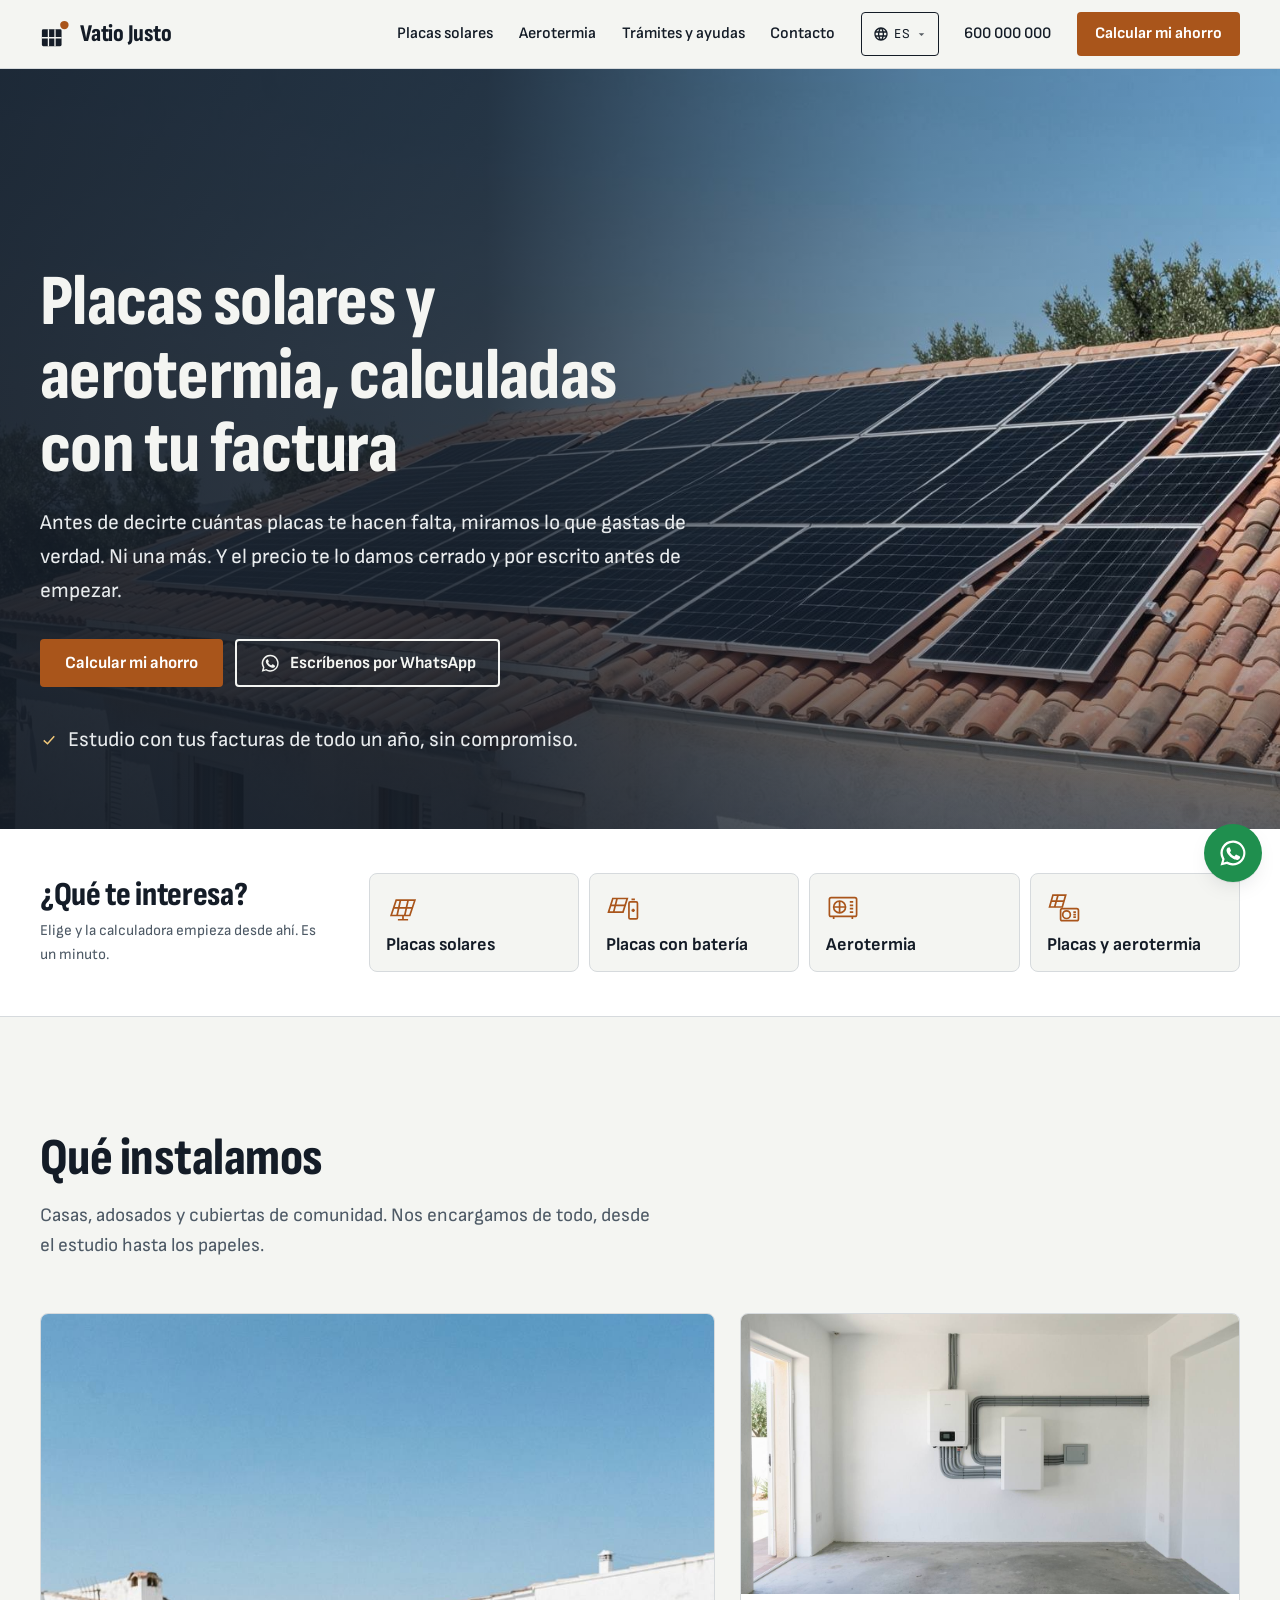
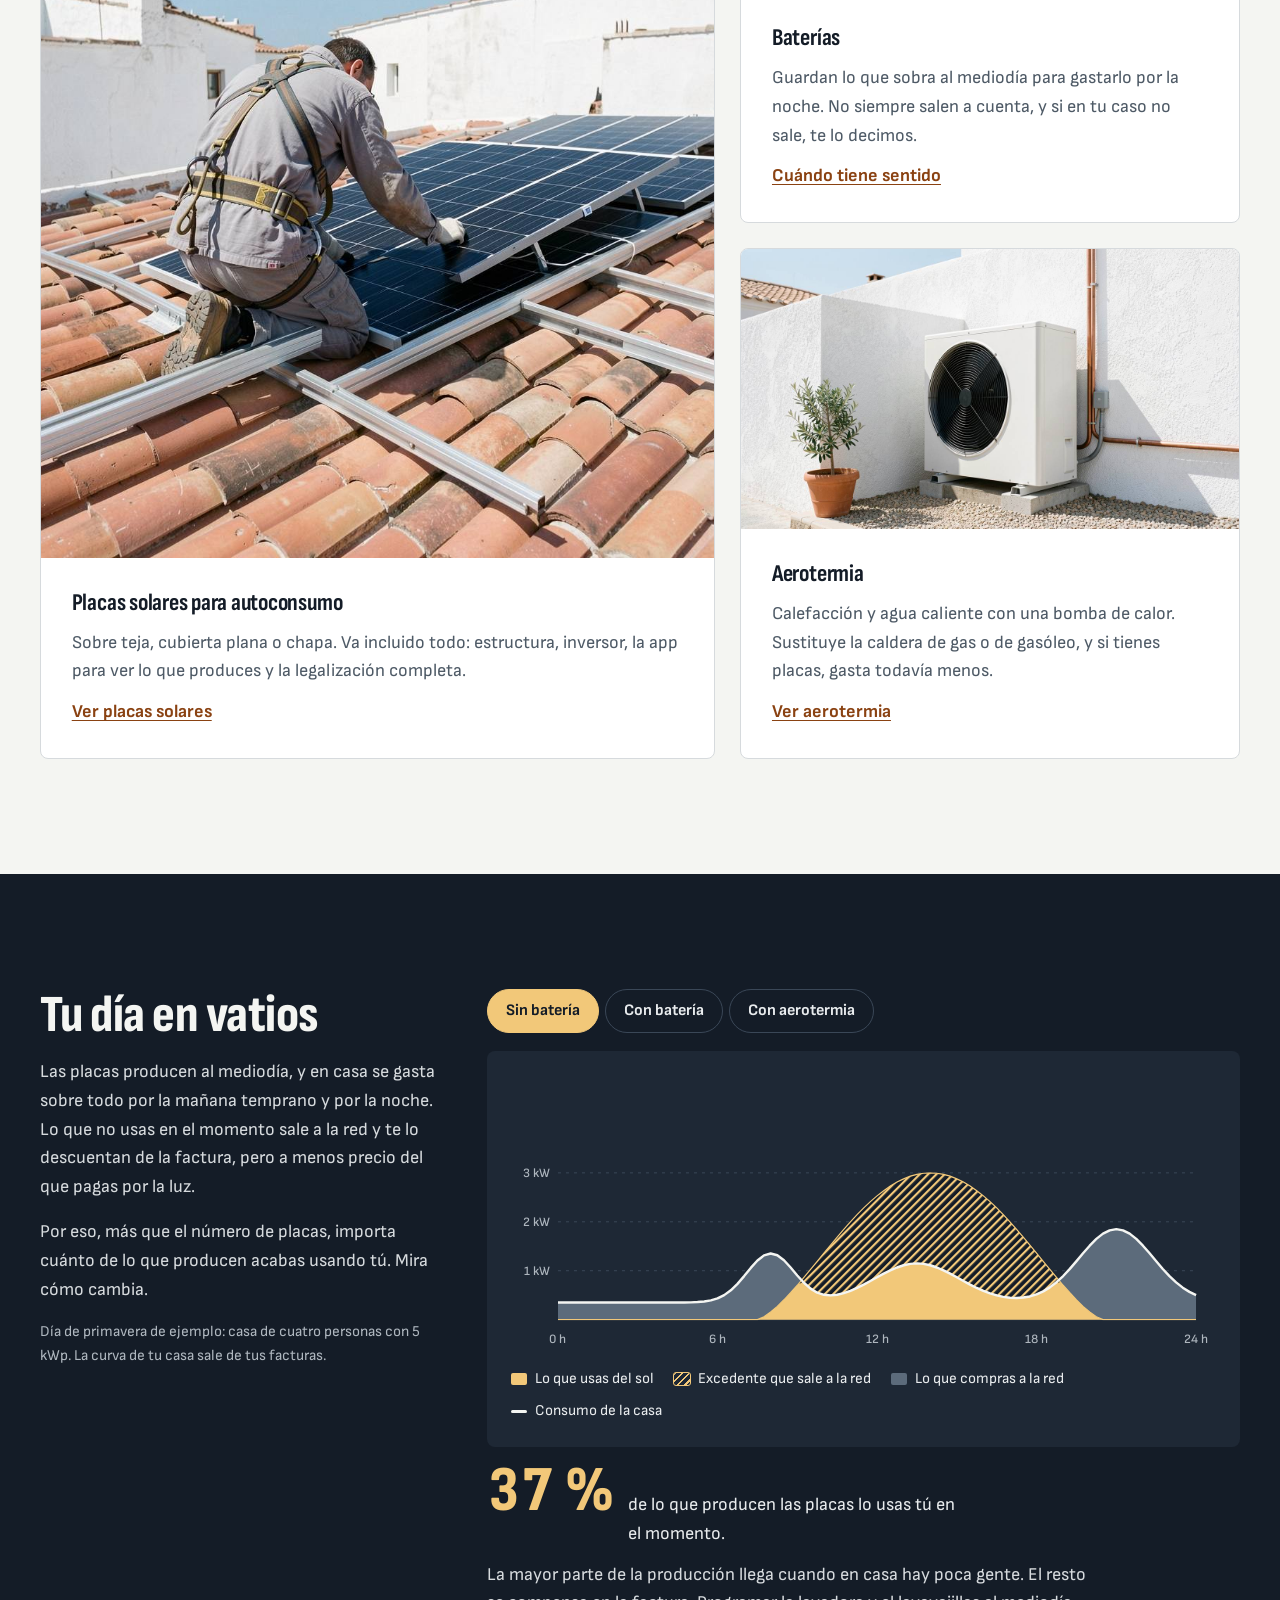
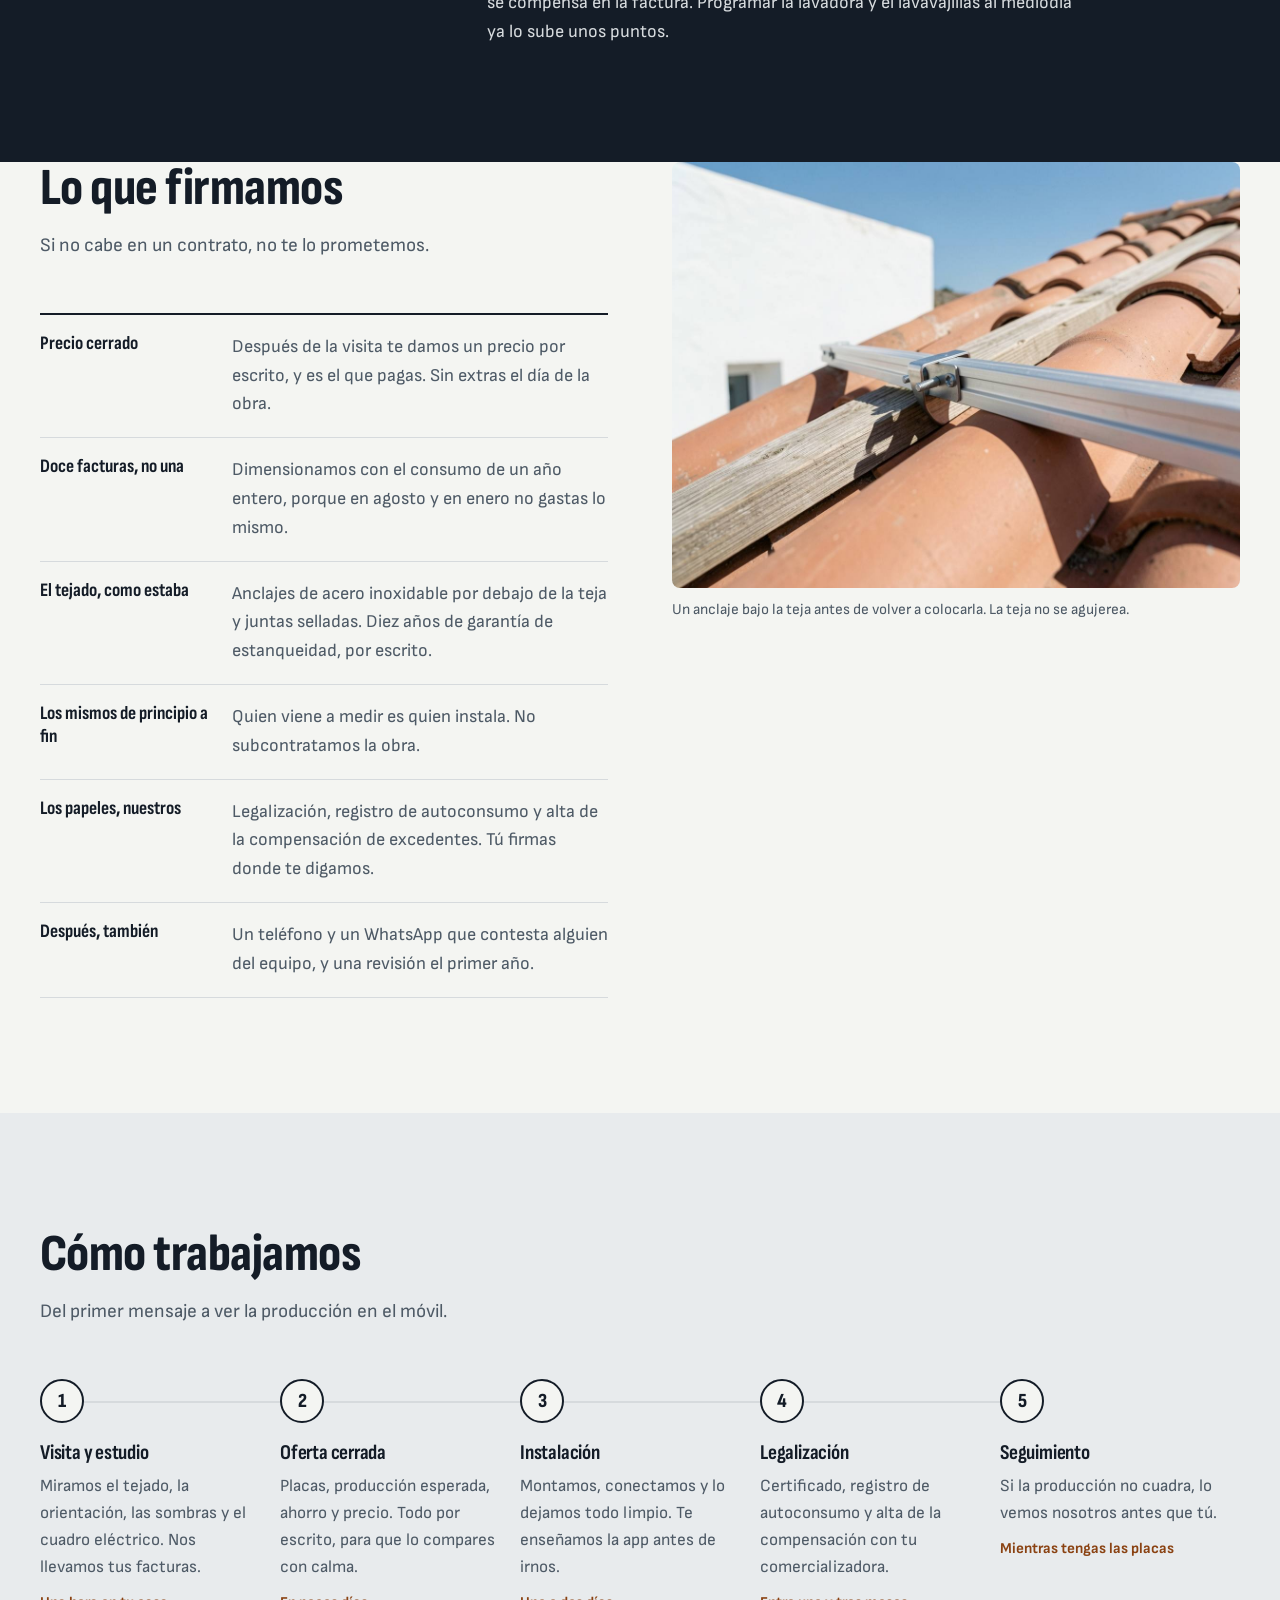
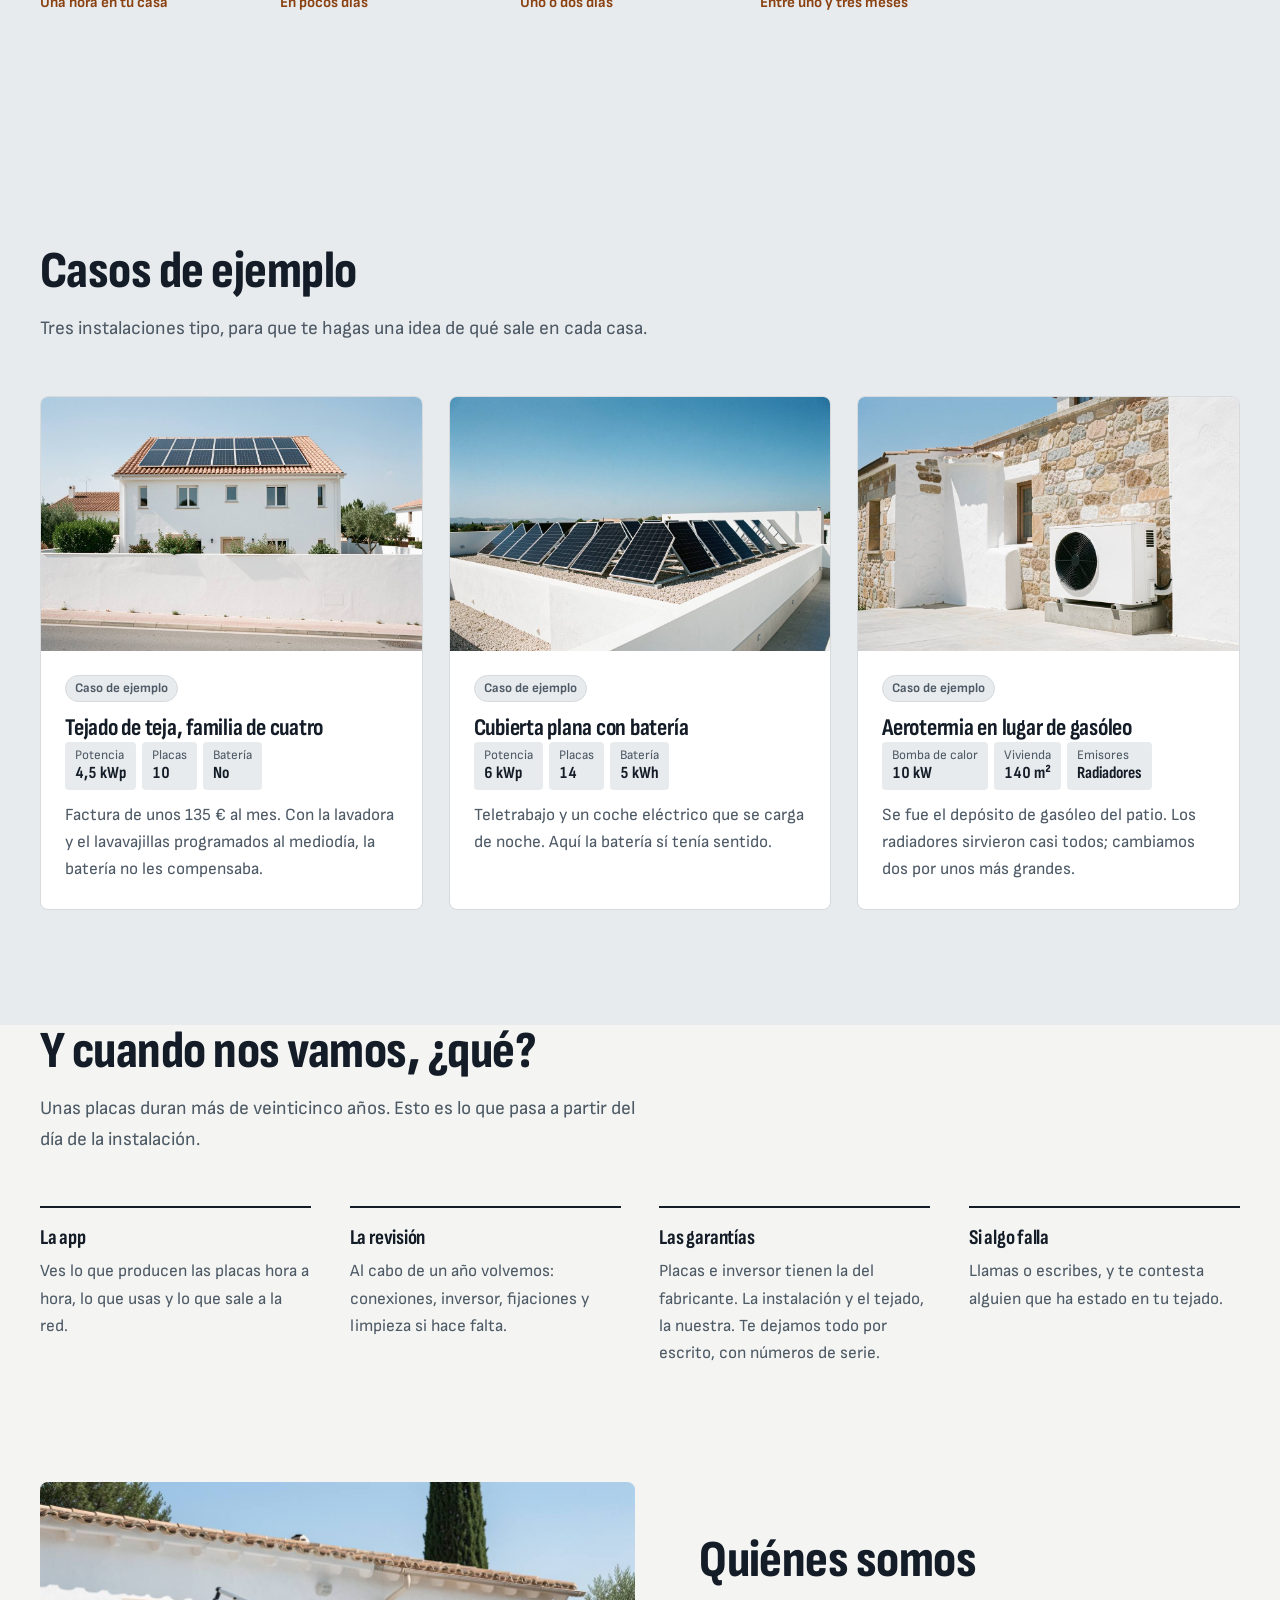
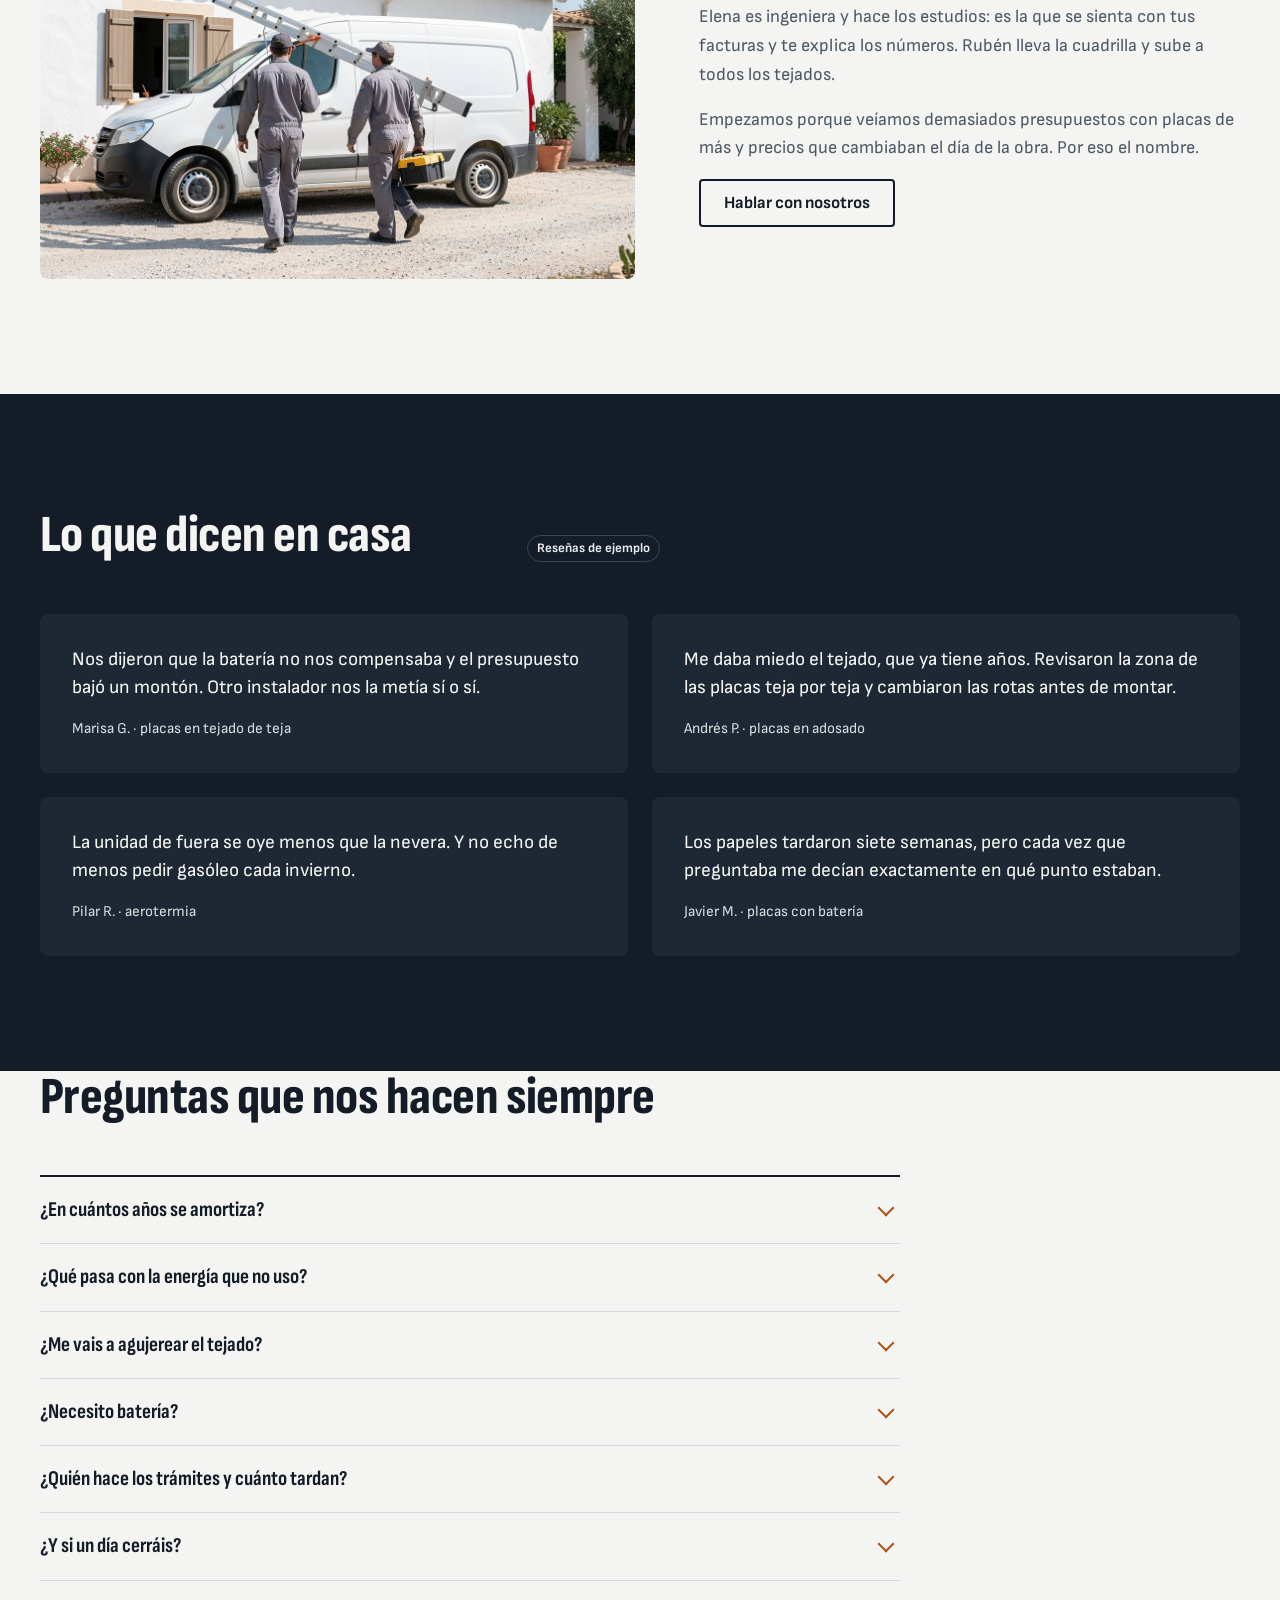
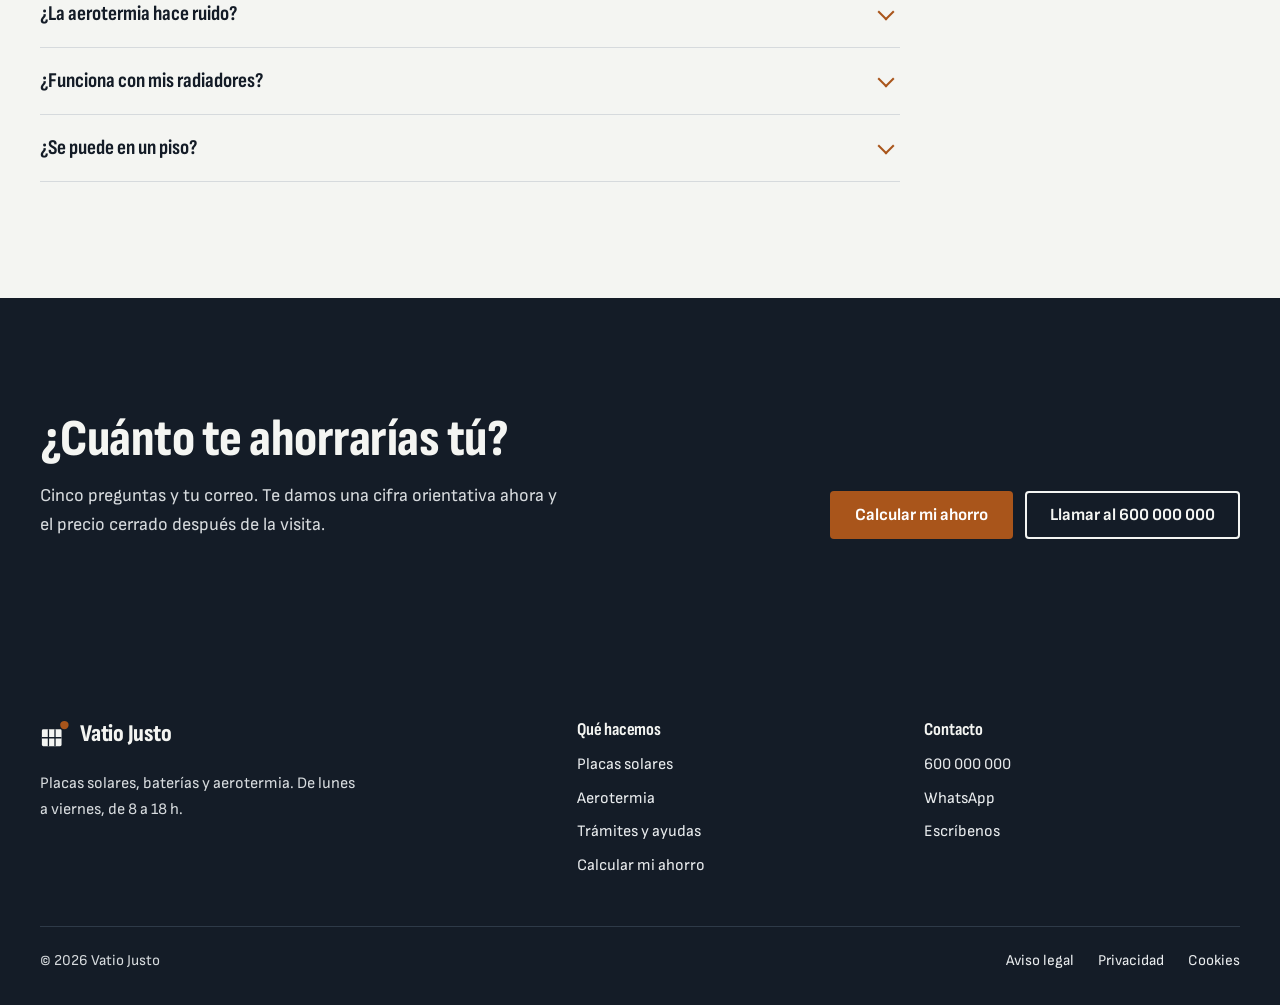
==== commit ab2ff685: "SEO: 404.html real i Open Graph amb imatge per a la vista prèvia de l'enllaç Co-Authored-By: Claude " ====
--- a/index.html
+++ b/index.html
@@ -5,6 +5,11 @@
   <meta name="viewport" content="width=device-width, initial-scale=1">
   <title>Vatio Justo · Placas solares y aerotermia calculadas con tu factura</title>
   <meta name="description" content="Instalamos placas solares, baterías y aerotermia en casas y adosados. Dimensionamos con tus facturas y te damos el precio cerrado por escrito. Calcula tu ahorro en un minuto.">
+  <meta property="og:type" content="website">
+  <meta property="og:title" content="Vatio Justo · Placas solares y aerotermia calculadas con tu factura">
+  <meta property="og:description" content="Instalamos placas solares, baterías y aerotermia en casas y adosados. Dimensionamos con tus facturas y te damos el precio cerrado por escrito. Calcula tu ahorro en un minuto.">
+  <meta property="og:image" content="https://vatio-justo.pages.dev/assets/img/hero-placas.jpg">
+  <meta name="twitter:card" content="summary_large_image">
   <!-- Web de demostración: no s'indexa (PLA.md §Honestedat). -->
   <meta name="robots" content="noindex, nofollow">
   <meta name="theme-color" content="#141C27">
